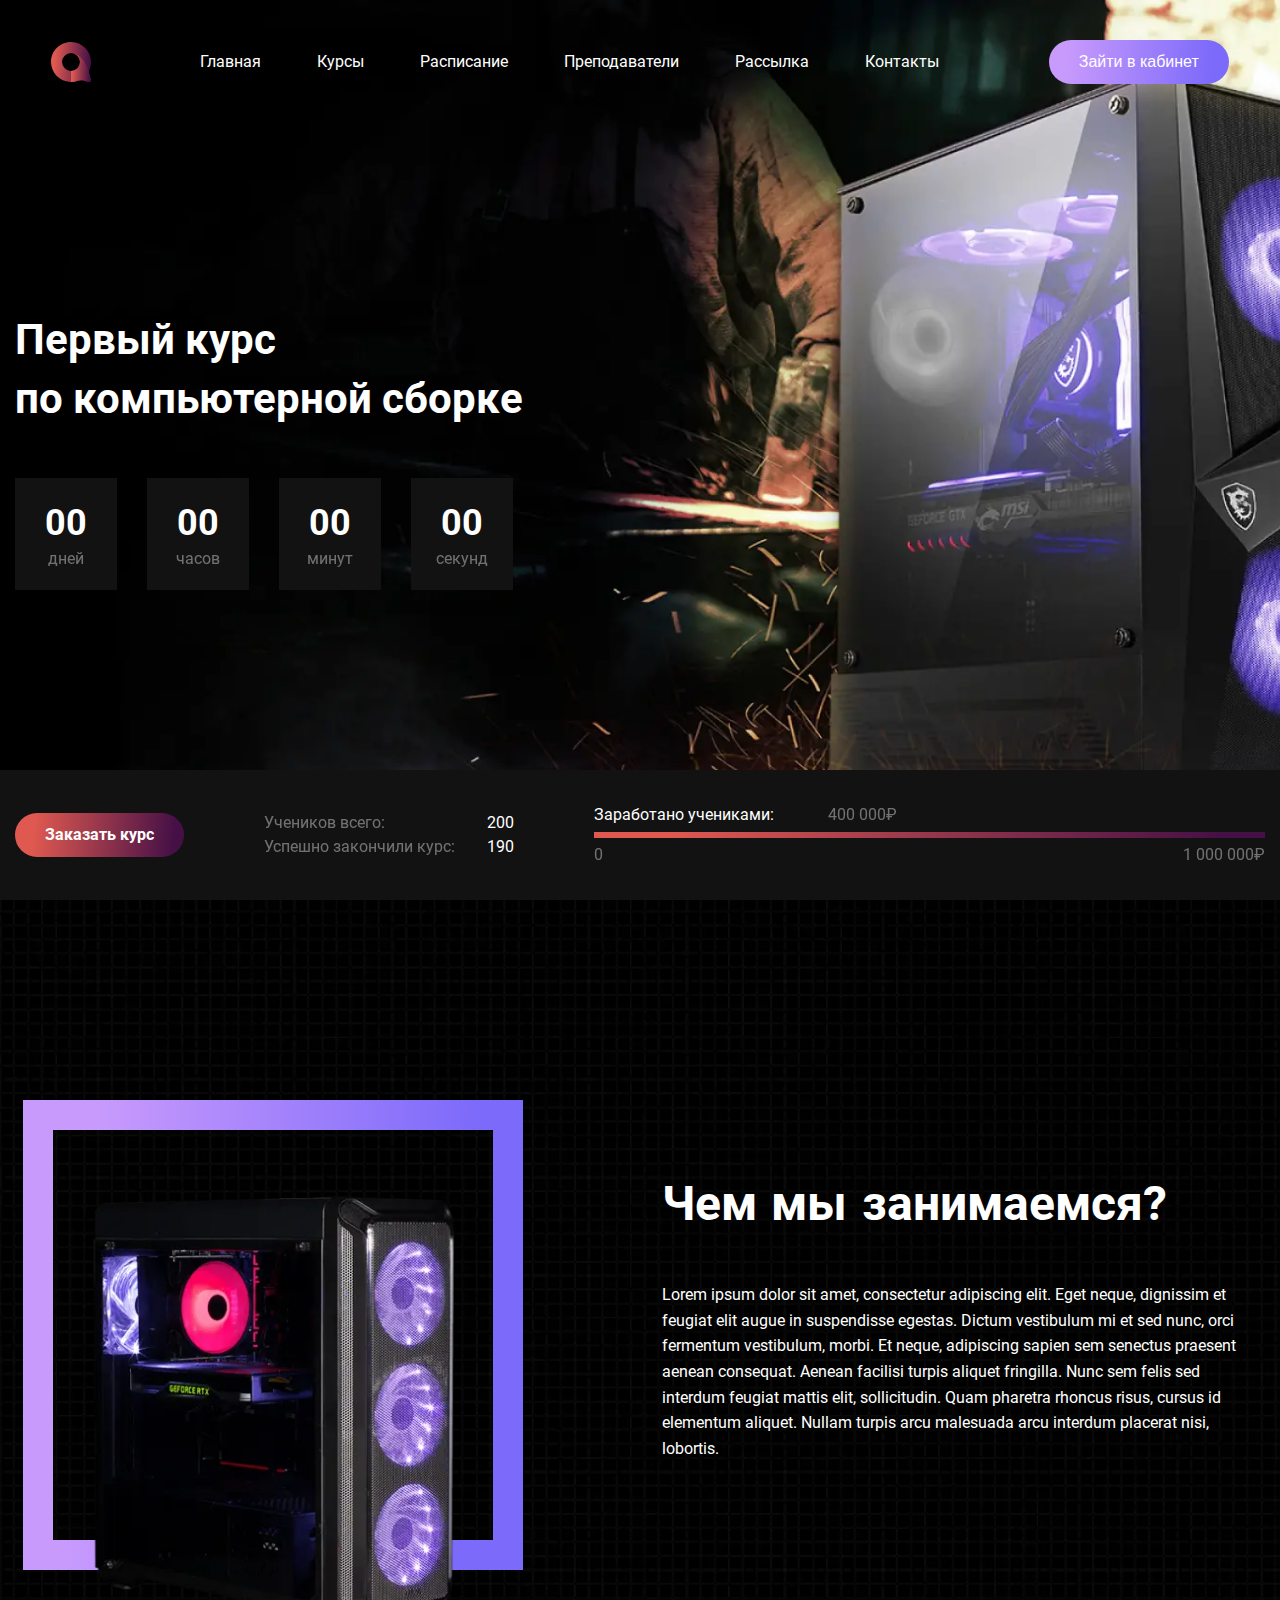
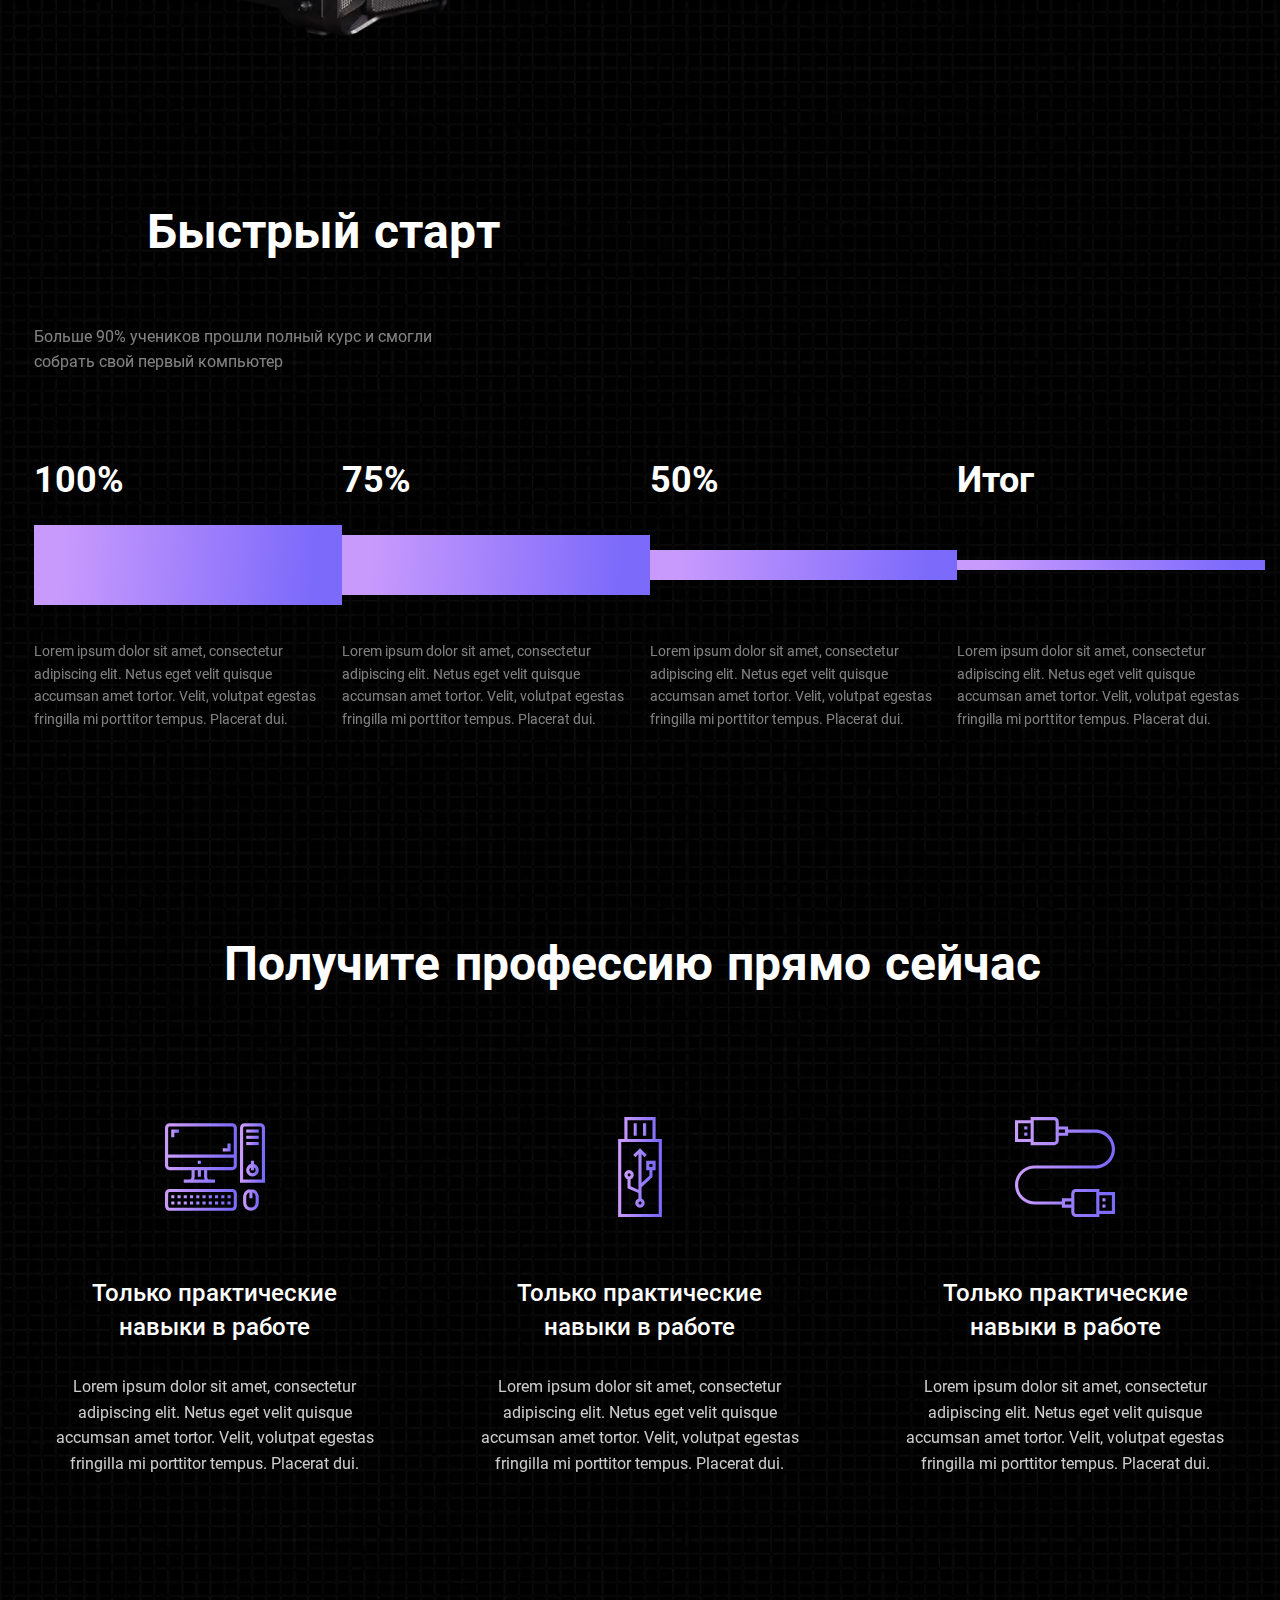
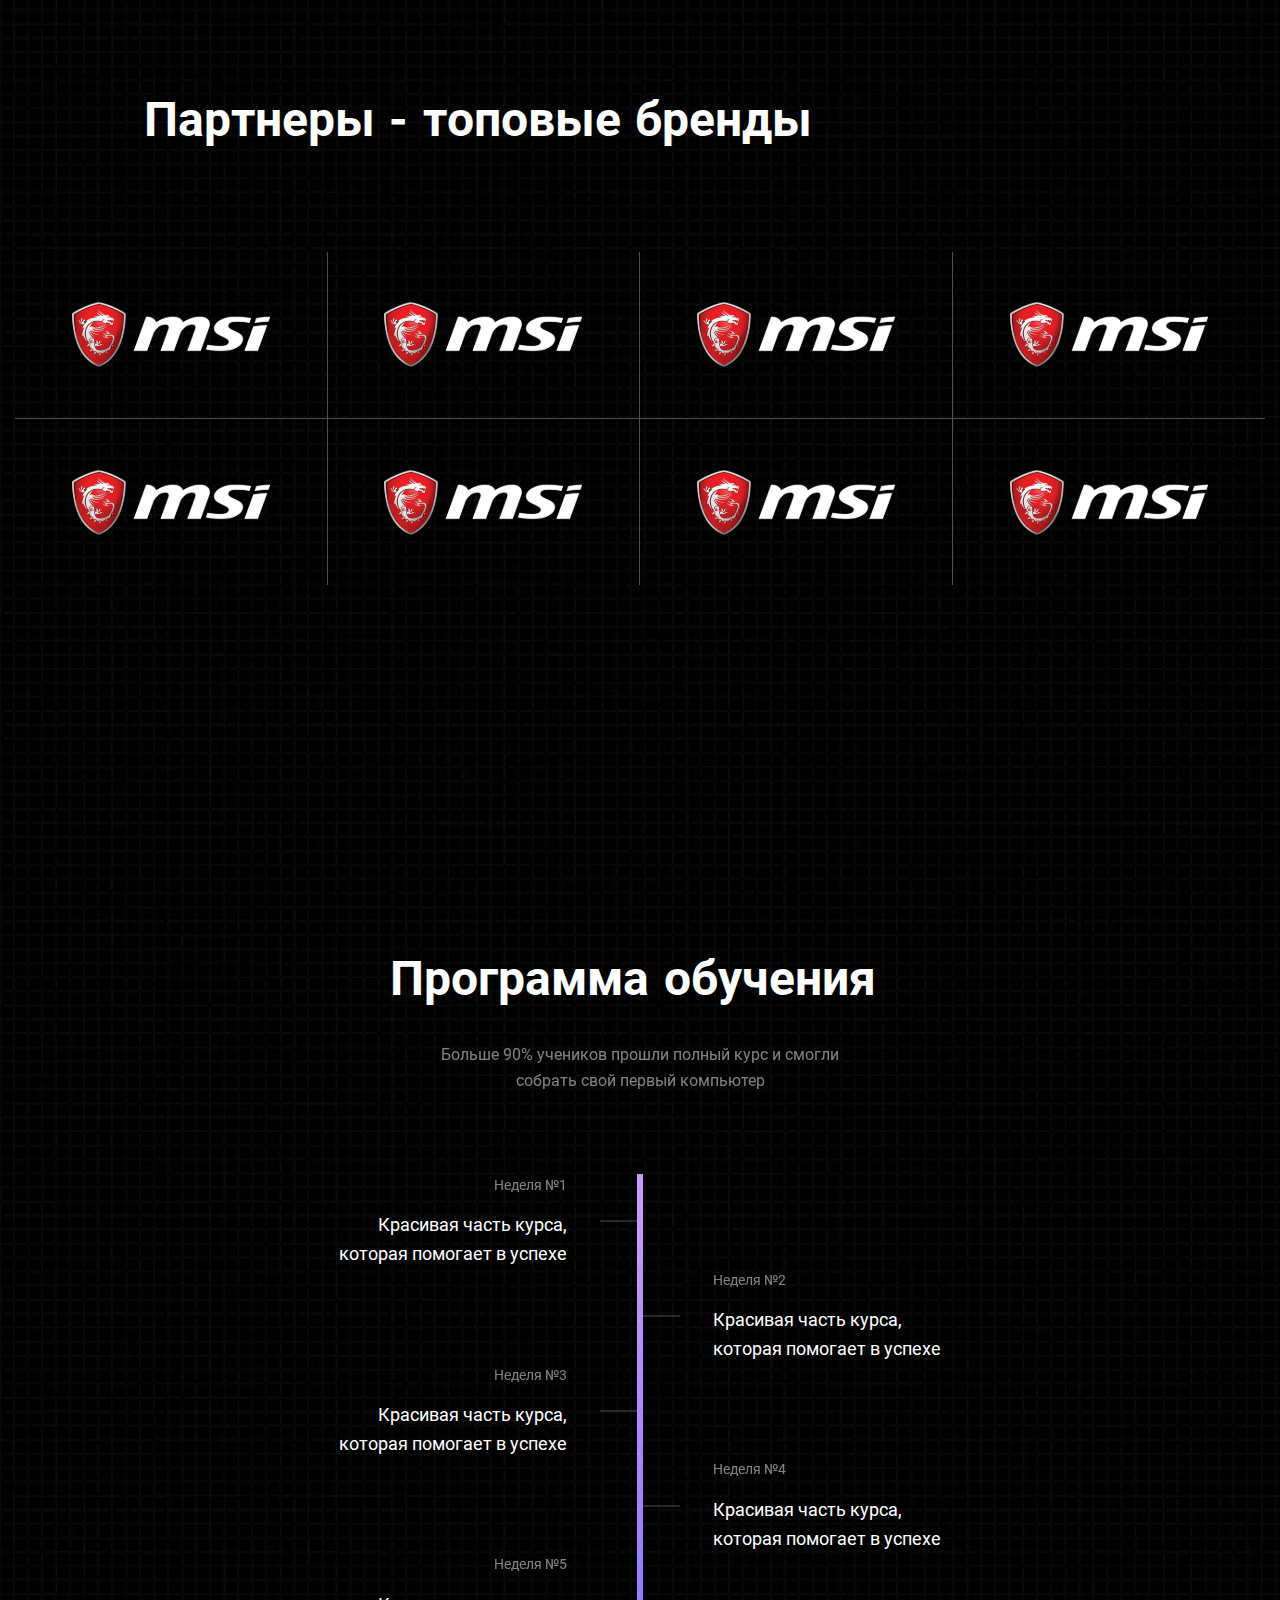
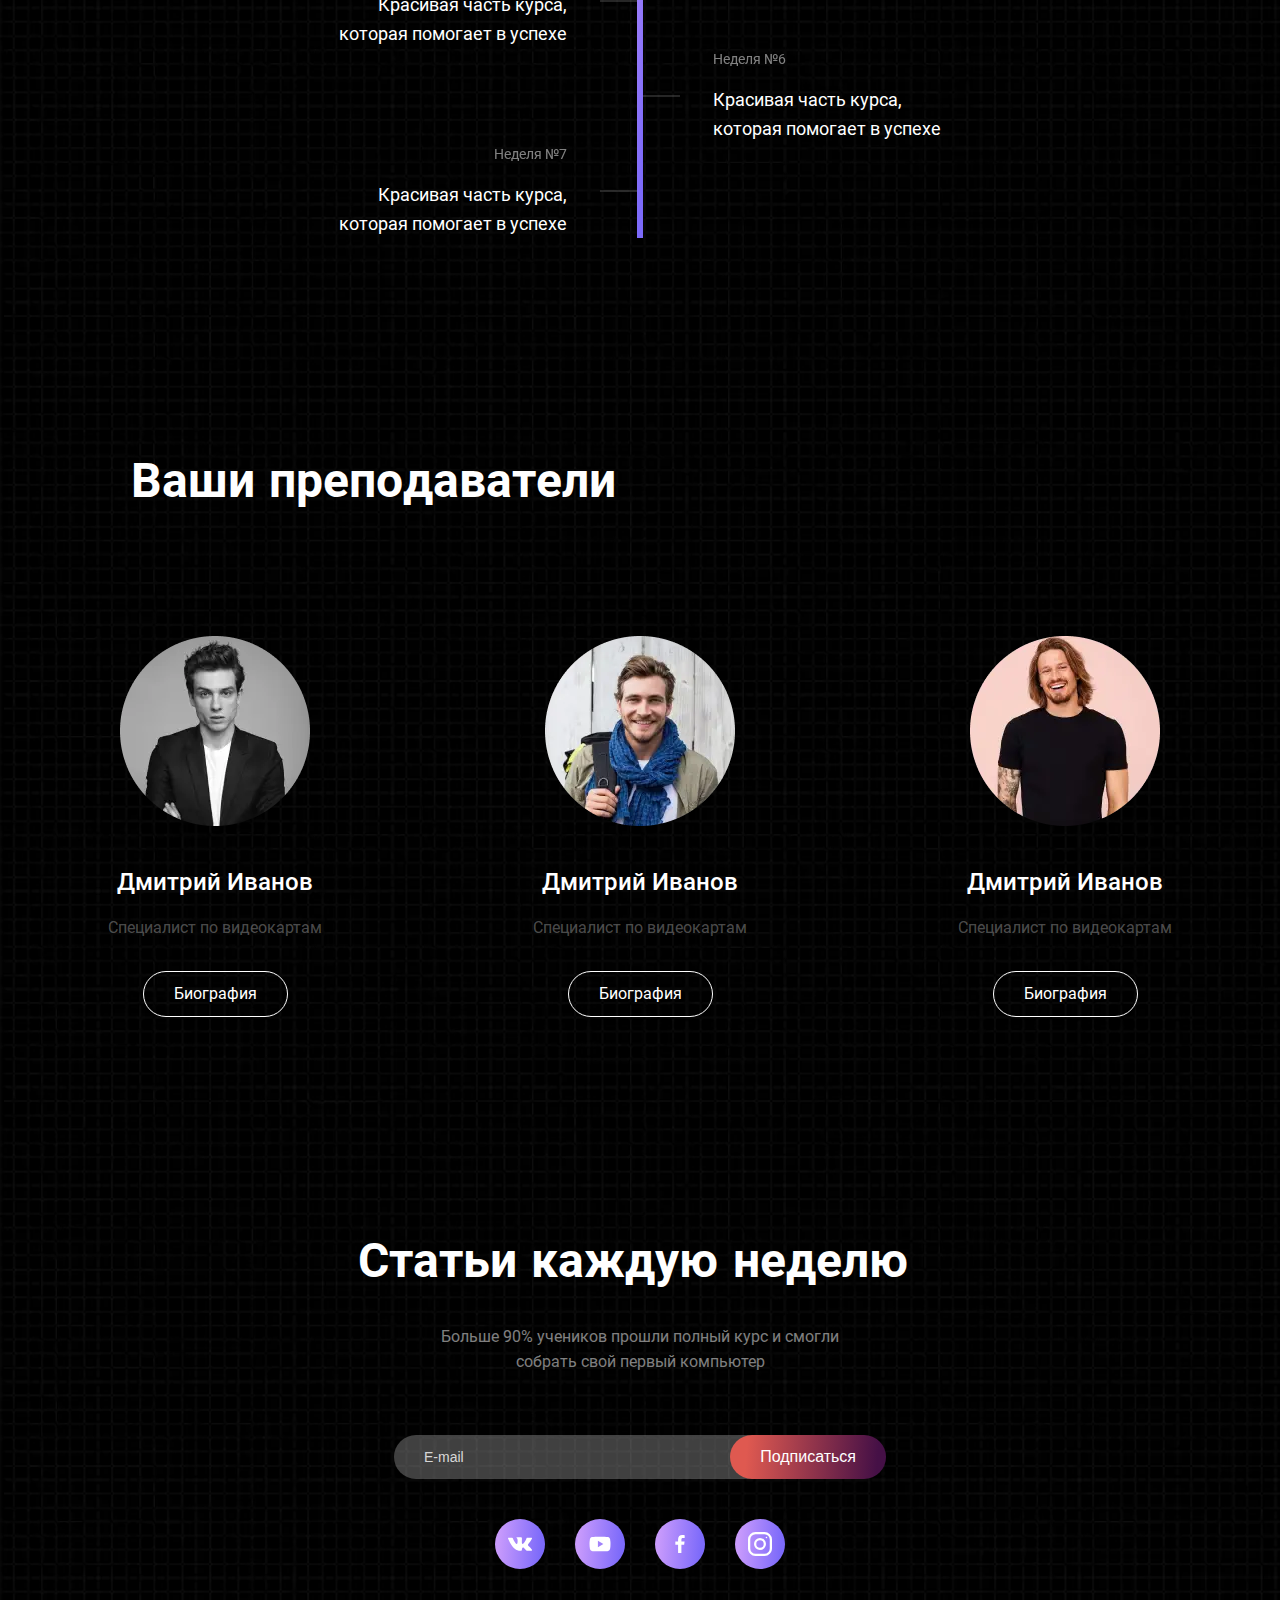
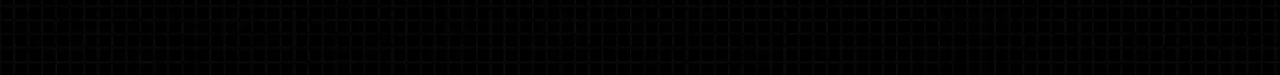
==== PC/index.html @ 1ed5f5c8 "first commit" ====
<!DOCTYPE html>
<html lang="ru">
<head>
  <meta charset="UTF-8">
  <meta http-equiv="X-UA-Compatible" content="IE=edge">
  <meta name="viewport" content="width=device-width, initial-scale=1.0">
  <link rel="stylesheet" href="css/style.min.css">
  <title>PC</title>
</head>
<body>
  <div class="preloader">
    <div class="preloader__inner">
      <svg width="100" height="100" viewBox="0 0 100 100" fill="none" xmlns="http://www.w3.org/2000/svg">
        <circle class="preloader__circle" cx="50" cy="50" r="35"/>
        <defs>
          <linearGradient id="paint0_linear_10091_100" x1="39.8907" y1="-10.2543" x2="86.1505" y2="54.5852" gradientUnits="userSpaceOnUse">
          <stop stop-color="#DF5950"/>
          <stop offset="1" stop-color="#451046"/>
          </linearGradient>
        </defs>
       </svg>
    </div>
  </div>
  <div class="page__transition"></div>
  <header class="header">
  <div class="header__inner">
    <a href="/" class="header__logo">
      <img src="img/logo.svg" alt="logo">
    </a>
    <div class="header__menu menu">
      <div class="menu__icon icon-menu">
        <div class="icon-menu__item" style="--icon-i: 1"></div>
        <div class="icon-menu__item" style="--icon-i: 2"></div>
        <div class="icon-menu__item" style="--icon-i: 3"></div>
        <div class="icon-menu__cross1" style="--icon-i: 4"></div>
        <div class="icon-menu__cross2" style="--icon-i: 5"></div>
      </div>
      <nav class="menu__nav nav-menu">
        <ul class="nav-menu__list">
          <li class="nav-menu__item"><a href="" class="nav-menu__link">Главная</a></li>
          <li class="nav-menu__item"><a href="" class="nav-menu__link">Курсы</a></li>
          <li class="nav-menu__item"><a href="" class="nav-menu__link">Расписание</a></li>
          <li class="nav-menu__item"><a href="" class="nav-menu__link">Преподаватели</a></li>
          <li class="nav-menu__item"><a href="" class="nav-menu__link">Рассылка</a></li>
          <li class="nav-menu__item"><a href="" class="nav-menu__link">Контакты</a></li>
        </ul>
      </nav>
    </div>
    <button class="header__btn btn">Зайти&nbsp;в&nbsp;кабинет</button>
  </div>
</header>
  <main class="page">
    <section class="page__intro intro-page">
      <div class="intro-page__inner">
        <div class="intro-page__container container">
          <div class="intro-page__content">
            <h1 class="intro-page__title typed">Первый курс<br>по компьютерной сборке</h1>
          </div>
          <div class="intro-page__timer timer-page">
            <div class="timer-page__col">
              <div class="timer-page__item">
                <div class="timer-page__time day">00</div>
                <div class="timer-page__label">дней</div>
              </div>
            </div>  
            <div class="timer-page__col">
              <div class="timer-page__item">
                <div class="timer-page__time hour">00</div>
                <div class="timer-page__label">часов</div>
              </div>
            </div> 
            <div class="timer-page__col">
              <div class="timer-page__item">
                <div class="timer-page__time min">00</div>
                <div class="timer-page__label">минут</div>
              </div>
            </div> 
            <div class="timer-page__col">
              <div class="timer-page__item">
                <div class="timer-page__time sec">00</div>
                <div class="timer-page__label">секунд</div>
              </div>
            </div>        
          </div>
        </div>
      </div>
      <div class="intro-page__stat stat-intro">
        <div class="stat-intro__container container">
          <div class="stat-intro__inner">
            <a href="" class="stat-intro__btn btn btn-glare glare">Заказать курс</a>
            <div class="stat-intro__info info-stat">
              <div class="info-stat__item">
                <div class="info-stat__label">Учеников всего:</div>
                <div class="info-stat__value">200</div>
              </div>
              <div class="info-stat__item">
                <div class="info-stat__label">Успешно закончили курс:</div>
                <div class="info-stat__value">190</div>
              </div>
            </div>
            <div class="stat-intro__progress progress-stat">
              <div class="progress-stat__info"> 
                <span class="progress-stat__label">Заработано учениками:</span>
                <span class="progress-stat__value">400 000₽</span>
              </div>
              <div class="progress-stat__progress">
                <div class="progress-stat__width progress"></div>
                <div class="progress-stat__thumb">0</div>
                <div class="progress-stat__thumb">1 000 000₽</div>
              </div>
            </div>
          </div>
        </div>
      </div>
    </section>
    <section class="page__about about-page section">
      <div class="about-page__container container">
        <div class="about-page__inner">
          <div class="about-page__preview">
            <div class="about-page__image">
              <picture><source srcset="img/dekstop.webp" type="image/webp"><img class="animate" data-animation="leftmove" src="img/dekstop.png" alt="dekstop"></picture>
            </div>
          </div>
          <div class="about-page__content">
            <h2 class="about-page__title section-title">
              <span class="section-title__space">
                <span class="section-title__char animate" data-animation="textanimate" style="--char-i: 0">Ч</span>
                <span class="section-title__char animate" data-animation="textanimate" style="--char-i: 1">е</span>
                <span class="section-title__char animate" data-animation="textanimate" style="--char-i: 2">м</span>
              </span>
              <span class="section-title__space">
                <span  class="section-title__char animate" data-animation="textanimate" style="--char-i: 3">м</span>
                <span  class="section-title__char animate" data-animation="textanimate" style="--char-i: 4">ы</span>
              </span>
              <span class="section-title__space">
                <span  class="section-title__char animate" data-animation="textanimate" style="--char-i: 5">з</span>
                <span  class="section-title__char animate" data-animation="textanimate" style="--char-i: 6">а</span> 
                <span  class="section-title__char animate" data-animation="textanimate" style="--char-i: 7">н</span>
                <span  class="section-title__char animate" data-animation="textanimate" style="--char-i: 8">и</span>
                <span  class="section-title__char animate" data-animation="textanimate" style="--char-i: 9">м</span>
                <span  class="section-title__char animate" data-animation="textanimate" style="--char-i: 10">а</span>
                <span  class="section-title__char animate" data-animation="textanimate" style="--char-i: 11">е</span>
                <span  class="section-title__char animate" data-animation="textanimate" style="--char-i: 12">м</span>
                <span  class="section-title__char animate" data-animation="textanimate" style="--char-i: 13">с</span>
                <span  class="section-title__char animate" data-animation="textanimate" style="--char-i: 14">я</span>
                <span  class="section-title__char animate" data-animation="textanimate" style="--char-i: 15">?</span>
              </span>
            </h2>
            <div class="about-page__text animate" data-animation="translateY">Lorem ipsum dolor sit amet, consectetur adipiscing elit. Eget neque, dignissim et feugiat elit augue in suspendisse egestas. Dictum vestibulum mi et sed nunc, orci fermentum vestibulum, morbi. Et neque, adipiscing sapien sem senectus praesent aenean consequat. Aenean facilisi turpis aliquet fringilla. Nunc sem felis sed interdum feugiat mattis elit, sollicitudin. Quam pharetra rhoncus risus, cursus id elementum aliquet. Nullam turpis arcu malesuada arcu interdum placerat nisi, lobortis. </div>
          </div>
        </div>
      </div>
    </section>
    <section class="page__stat stat-page section">
      <div class="stat-page__container container">
        <div class="stat-page__inner">
          <div class="stat-page__header"> 
            <div class="stat-page__logo section-logo animate vector" data-animation="dash">
              <svg width="78" height="78" viewBox="0 0 78 78" fill="none" xmlns="http://www.w3.org/2000/svg">
                <path class="section-circle" stroke="url(#paint0_linear_10091_100)" stroke-width="30" fill-rule="evenodd" clip-rule="evenodd" mask="url(#msk)" d="M53.9901 24.0097C41.9254 11.945 22.3647 11.945 10.3 24.0097L0.217664 13.9273C17.8507 -3.70565 46.4394 -3.70564 64.0724 13.9273C81.7054 31.5603 81.7054 60.149 64.0724 77.782L53.9901 67.6997C66.0547 55.635 66.0547 36.0743 53.9901 24.0097Z" />
                <defs>
                  <linearGradient id="paint0_linear_10091_100" x1="39.8907" y1="-10.2543" x2="86.1505" y2="54.5852" gradientUnits="userSpaceOnUse">
                  <stop stop-color="#DF5950"/>
                  <stop offset="1" stop-color="#451046"/>
                  </linearGradient>
                  <mask id="msk">
                  <rect width="100%" height="100%" fill="black"/>
                  <path  fill="white"  stroke="white" d="M53.9901 24.0097C41.9254 11.945 22.3647 11.945 10.3 24.0097L0.217664 13.9273C17.8507 -3.70565 46.4394 -3.70564 64.0724 13.9273C81.7054 31.5603 81.7054 60.149 64.0724 77.782L53.9901 67.6997C66.0547 55.635 66.0547 36.0743 53.9901 24.0097Z"/>
                  </mask> 
                </defs>
              </svg>               
            </div>
            <h2 class="stat-page__title section-title">
              <span class="section-title__space">
                <span class="section-title__char animate" data-animation="textanimate" style="--char-i: 0">Б</span>
                <span class="section-title__char animate" data-animation="textanimate" style="--char-i: 1">ы</span>
                <span class="section-title__char animate" data-animation="textanimate" style="--char-i: 2">с</span>
                <span class="section-title__char animate" data-animation="textanimate" style="--char-i: 3">т</span>
                <span class="section-title__char animate" data-animation="textanimate" style="--char-i: 4">р</span>
                <span class="section-title__char animate" data-animation="textanimate" style="--char-i: 5">ы</span>
                <span class="section-title__char animate" data-animation="textanimate" style="--char-i: 6">й</span> 
              </span>
              <span class="section-title__space">
                <span  class="section-title__char animate" data-animation="textanimate" style="--char-i: 7">с</span>
                <span  class="section-title__char animate" data-animation="textanimate" style="--char-i: 8">т</span>
                <span  class="section-title__char animate" data-animation="textanimate" style="--char-i: 9">а</span>
                <span  class="section-title__char animate" data-animation="textanimate" style="--char-i: 10">р</span>
                <span  class="section-title__char animate" data-animation="textanimate" style="--char-i: 11">т</span>
              </span>
            </h2>
          </div>
          <div class="stat-page__label animate" data-animation="translateY">Больше 90% учеников прошли полный курс и смогли<br>собрать свой первый компьютер</div>
          <div class="stat-page__cols">
            <div class="stat-page__col col-stat animate" data-animation="translateY">
              <div class="col-stat__label">100%</div>
              <div class="col-stat__block animate" data-animation="blockWidth" style="--col: 80px"></div>
              <div class="col-stat__text ">
                Lorem ipsum dolor sit amet, consectetur adipiscing elit. Netus eget velit quisque accumsan amet tortor. Velit, volutpat egestas fringilla mi porttitor tempus. Placerat dui.
              </div>
            </div>
            <div class="stat-page__col col-stat animate" data-animation="translateY">
              <div class="col-stat__label">75%</div>
              <div class="col-stat__block animate" data-animation="blockWidth" style="--col: 60px"></div>
              <div class="col-stat__text ">
                Lorem ipsum dolor sit amet, consectetur adipiscing elit. Netus eget velit quisque accumsan amet tortor. Velit, volutpat egestas fringilla mi porttitor tempus. Placerat dui.
              </div>
            </div>
            <div class="stat-page__col col-stat animate" data-animation="translateY">
              <div class="col-stat__label">50%</div>
              <div class="col-stat__block animate" data-animation="blockWidth" style="--col: 30px"></div>
              <div class="col-stat__text ">
                Lorem ipsum dolor sit amet, consectetur adipiscing elit. Netus eget velit quisque accumsan amet tortor. Velit, volutpat egestas fringilla mi porttitor tempus. Placerat dui.
              </div>
            </div>
            <div class="stat-page__col col-stat animate" data-animation="translateY">
              <div class="col-stat__label">Итог</div>
              <div class="col-stat__block animate" data-animation="blockWidth" style="--col: 10px"></div>
              <div class="col-stat__text ">
                Lorem ipsum dolor sit amet, consectetur adipiscing elit. Netus eget velit quisque accumsan amet tortor. Velit, volutpat egestas fringilla mi porttitor tempus. Placerat dui.
              </div>
            </div>
          </div>
        </div>
      </div>
    </section>
    <section class="page__benefits benefits-page section">
      <div class="benefits-page__container container">
        <h2 class="benefits-page__title section-title">
          <span class="section-title__space">
            <span class="section-title__char animate" data-animation="textanimate" style="--char-i: 0">П</span>
            <span class="section-title__char animate" data-animation="textanimate" style="--char-i: 1">о</span>
            <span class="section-title__char animate" data-animation="textanimate" style="--char-i: 2">л</span>
            <span class="section-title__char animate" data-animation="textanimate" style="--char-i: 3">у</span>
            <span class="section-title__char animate" data-animation="textanimate" style="--char-i: 4">ч</span>
            <span class="section-title__char animate" data-animation="textanimate" style="--char-i: 5">и</span>
            <span class="section-title__char animate" data-animation="textanimate" style="--char-i: 6">т</span> 
            <span class="section-title__char animate" data-animation="textanimate" style="--char-i: 7">е</span>
          </span>
          <span class="section-title__space">
            <span  class="section-title__char animate" data-animation="textanimate" style="--char-i: 8">п</span>
            <span  class="section-title__char animate" data-animation="textanimate" style="--char-i: 9">р</span>
            <span  class="section-title__char animate" data-animation="textanimate" style="--char-i: 10">о</span>
            <span  class="section-title__char animate" data-animation="textanimate" style="--char-i: 11">ф</span>
            <span  class="section-title__char animate" data-animation="textanimate" style="--char-i: 12">е</span>
            <span  class="section-title__char animate" data-animation="textanimate" style="--char-i: 13">с</span>
            <span  class="section-title__char animate" data-animation="textanimate" style="--char-i: 14">с</span>
            <span  class="section-title__char animate" data-animation="textanimate" style="--char-i: 15">и</span>
            <span  class="section-title__char animate" data-animation="textanimate" style="--char-i: 16">ю</span>
          </span>
          <span class="section-title__space">
            <span  class="section-title__char animate" data-animation="textanimate" style="--char-i: 17">п</span> 
            <span  class="section-title__char animate" data-animation="textanimate" style="--char-i: 18">р</span>
            <span  class="section-title__char animate" data-animation="textanimate" style="--char-i: 19">я</span>
            <span  class="section-title__char animate" data-animation="textanimate" style="--char-i: 20">м</span>
            <span  class="section-title__char animate" data-animation="textanimate" style="--char-i: 21">о</span>
          </span>
          <span class="section-title__space">
            <span  class="section-title__char animate" data-animation="textanimate" style="--char-i: 22">с</span>
            <span  class="section-title__char animate" data-animation="textanimate" style="--char-i: 23">е</span>
            <span  class="section-title__char animate" data-animation="textanimate" style="--char-i: 24">й</span>
            <span  class="section-title__char animate" data-animation="textanimate" style="--char-i: 25">ч</span>
            <span  class="section-title__char animate" data-animation="textanimate" style="--char-i: 26">а</span>
            <span  class="section-title__char animate" data-animation="textanimate" style="--char-i: 27">с</span>
          </span>
        </h2>
        <div class="benefits-page__cols">
          <div class="benefits-page__col col-benefits">
            <div class="col-benefits__preview">
              <img src="img/icons/icon-1.svg" alt="icon-1">
            </div>
            <h2 class="col-benefits__title  animate" data-animation="textanimate">Только практические навыки&nbsp;в&nbsp;работе</h2>
            <div class="col-benefits__text  animate" data-animation="textanimate">
              Lorem ipsum dolor sit amet, consectetur adipiscing elit. Netus eget velit quisque accumsan amet tortor. Velit, volutpat egestas fringilla mi porttitor tempus. Placerat dui.
            </div>
          </div>
          <div class="benefits-page__col col-benefits">
            <div class="col-benefits__preview">
              <img src="img/icons/icon-2.svg" alt="icon-2">
            </div>
            <h2 class="col-benefits__title  animate" data-animation="textanimate">Только практические навыки&nbsp;в&nbsp;работе</h2>
            <div class="col-benefits__text  animate" data-animation="textanimate">
              Lorem ipsum dolor sit amet, consectetur adipiscing elit. Netus eget velit quisque accumsan amet tortor. Velit, volutpat egestas fringilla mi porttitor tempus. Placerat dui.
            </div>
          </div>
          <div class="benefits-page__col col-benefits">
            <div class="col-benefits__preview">
              <img src="img/icons/icon-3.svg" alt="icon-3">
            </div>
            <h2 class="col-benefits__title  animate" data-animation="textanimate">Только практические навыки&nbsp;в&nbsp;работе</h2>
            <div class="col-benefits__text  animate" data-animation="textanimate">
              Lorem ipsum dolor sit amet, consectetur adipiscing elit. Netus eget velit quisque accumsan amet tortor. Velit, volutpat egestas fringilla mi porttitor tempus. Placerat dui.
            </div>
          </div>
        </div>
      </div>
    </section>
    <section class="page__partners partners-page section">
      <div class="partners-page__container container">
        <div class="partners-page__header">
          <div class="partners-page__logo section-logo animate vector" data-animation="dash">
            <svg width="78" height="78" viewBox="0 0 78 78" fill="none" xmlns="http://www.w3.org/2000/svg">
              <path class="section-circle" stroke="url(#paint0_linear_10091_100)" stroke-width="30" fill-rule="evenodd" clip-rule="evenodd" mask="url(#msk)" d="M53.9901 24.0097C41.9254 11.945 22.3647 11.945 10.3 24.0097L0.217664 13.9273C17.8507 -3.70565 46.4394 -3.70564 64.0724 13.9273C81.7054 31.5603 81.7054 60.149 64.0724 77.782L53.9901 67.6997C66.0547 55.635 66.0547 36.0743 53.9901 24.0097Z" />
              <defs>
                <linearGradient id="paint0_linear_10091_100" x1="39.8907" y1="-10.2543" x2="86.1505" y2="54.5852" gradientUnits="userSpaceOnUse">
                <stop stop-color="#DF5950"/>
                <stop offset="1" stop-color="#451046"/>
                </linearGradient>
                <mask id="msk">
                <rect width="100%" height="100%" fill="black"/>
                <path  fill="white"  stroke="white" d="M53.9901 24.0097C41.9254 11.945 22.3647 11.945 10.3 24.0097L0.217664 13.9273C17.8507 -3.70565 46.4394 -3.70564 64.0724 13.9273C81.7054 31.5603 81.7054 60.149 64.0724 77.782L53.9901 67.6997C66.0547 55.635 66.0547 36.0743 53.9901 24.0097Z"/>
                </mask> 
              </defs>
            </svg>  
          </div>
          <h2 class="partners-page__title section-title">
            <span class="section-title__space">
              <span class="section-title__char animate" data-animation="textanimate" style="--char-i: 0">П</span>
              <span class="section-title__char animate" data-animation="textanimate" style="--char-i: 1">а</span>
              <span class="section-title__char animate" data-animation="textanimate" style="--char-i: 2">р</span>
              <span class="section-title__char animate" data-animation="textanimate" style="--char-i: 3">т</span>
              <span class="section-title__char animate" data-animation="textanimate" style="--char-i: 4">н</span>
              <span class="section-title__char animate" data-animation="textanimate" style="--char-i: 5">е</span>
              <span class="section-title__char animate" data-animation="textanimate" style="--char-i: 6">р</span> 
              <span class="section-title__char animate" data-animation="textanimate" style="--char-i: 7">ы</span>
            </span>
            <span class="section-title__space">
              <span  class="section-title__char animate" data-animation="textanimate" style="--char-i: 8">-</span>
            </span>
            <span class="section-title__space"> 
              <span  class="section-title__char animate" data-animation="textanimate" style="--char-i: 9">т</span>
              <span  class="section-title__char animate" data-animation="textanimate" style="--char-i: 10">о</span>
              <span  class="section-title__char animate" data-animation="textanimate" style="--char-i: 11">п</span>
              <span  class="section-title__char animate" data-animation="textanimate" style="--char-i: 12">о</span>
              <span  class="section-title__char animate" data-animation="textanimate" style="--char-i: 13">в</span>
              <span  class="section-title__char animate" data-animation="textanimate" style="--char-i: 14">ы</span>
              <span  class="section-title__char animate" data-animation="textanimate" style="--char-i: 15">е</span>
            </span>
            <span class="section-title__space"> 
              <span  class="section-title__char animate" data-animation="textanimate" style="--char-i: 16">б</span>
              <span  class="section-title__char animate" data-animation="textanimate" style="--char-i: 11">р</span>
              <span  class="section-title__char animate" data-animation="textanimate" style="--char-i: 12">е</span>
              <span  class="section-title__char animate" data-animation="textanimate" style="--char-i: 13">н</span>
              <span  class="section-title__char animate" data-animation="textanimate" style="--char-i: 14">д</span>
              <span  class="section-title__char animate" data-animation="textanimate" style="--char-i: 15">ы</span>
            </span>
          </h2>
        </div>
        <div class="partners-page__body">
          <div class="partners-page__swiper swiper">
            <div class="partners-page__cols swiper-wrapper">
              <div class="partners-page__col swiper-slide">
                <div class="partners-page__partner animate" data-animation="translateX">
                  <div class="partners-page__image">
                    <img src="img/partnerlogo.svg" alt="image">                
                  </div>
                </div>            
              </div>
              <div class="partners-page__col swiper-slide">
                <div class="partners-page__partner  animate" data-animation="translateX">
                  <div class="partners-page__image">
                    <img src="img/partnerlogo.svg" alt="image">                
                  </div>
                </div>  
              </div>
              <div class="partners-page__col swiper-slide">
                <div class="partners-page__partner  animate" data-animation="translateX">
                  <div class="partners-page__image">
                    <img src="img/partnerlogo.svg" alt="image">                
                  </div>
                </div>   
              </div>
              <div class="partners-page__col swiper-slide">
                <div class="partners-page__partner  animate" data-animation="translateX">
                  <div class="partners-page__image">
                    <img src="img/partnerlogo.svg" alt="image">                
                  </div>
                </div>  
              </div>
              <div class="partners-page__col swiper-slide">
                <div class="partners-page__partner  animate" data-animation="translateX">
                  <div class="partners-page__image">
                    <img src="img/partnerlogo.svg" alt="image">                
                  </div>
                </div>  
              </div>
              <div class="partners-page__col swiper-slide">
                <div class="partners-page__partner  animate" data-animation="translateX">
                  <div class="partners-page__image">
                    <img src="img/partnerlogo.svg" alt="image">                
                  </div>
                </div>  
              </div>
              <div class="partners-page__col swiper-slide">
                <div class="partners-page__partner  animate" data-animation="translateX">
                  <div class="partners-page__image">
                    <img src="img/partnerlogo.svg" alt="image">                
                  </div>
                </div>  
              </div>
              <div class="partners-page__col swiper-slide">
                <div class="partners-page__partner  animate" data-animation="translateX">
                  <div class="partners-page__image">
                    <img src="img/partnerlogo.svg" alt="image">                
                  </div>
                </div>  
              </div>
            </div>
            <div class="partners-page__nav swiper-nav">
              <div class="swiper-nav__item swiper-nav__item--prev"></div>
              <div class="swiper-nav__item swiper-nav__item--next"></div>
            </div>
          </div>
        </div>
      </div>
    </section>
    <section class="page__study study-page section">
      <div class="study-page__container container">
        <div class="study-page__inner">
          <div class="study-page__header">
            <div class="study-page__logo section-logo  animate vector" data-animation="dash">
              <svg width="78" height="78" viewBox="0 0 78 78" fill="none" xmlns="http://www.w3.org/2000/svg">
                <path class="section-circle" stroke="url(#paint0_linear_10091_100)" stroke-width="30" fill-rule="evenodd" clip-rule="evenodd" mask="url(#msk)" d="M53.9901 24.0097C41.9254 11.945 22.3647 11.945 10.3 24.0097L0.217664 13.9273C17.8507 -3.70565 46.4394 -3.70564 64.0724 13.9273C81.7054 31.5603 81.7054 60.149 64.0724 77.782L53.9901 67.6997C66.0547 55.635 66.0547 36.0743 53.9901 24.0097Z" />
                <defs>
                  <linearGradient id="paint0_linear_10091_100" x1="39.8907" y1="-10.2543" x2="86.1505" y2="54.5852" gradientUnits="userSpaceOnUse">
                  <stop stop-color="#DF5950"/>
                  <stop offset="1" stop-color="#451046"/>
                  </linearGradient>
                  <mask id="msk">
                  <rect width="100%" height="100%" fill="black"/>
                  <path  fill="white"  stroke="white" d="M53.9901 24.0097C41.9254 11.945 22.3647 11.945 10.3 24.0097L0.217664 13.9273C17.8507 -3.70565 46.4394 -3.70564 64.0724 13.9273C81.7054 31.5603 81.7054 60.149 64.0724 77.782L53.9901 67.6997C66.0547 55.635 66.0547 36.0743 53.9901 24.0097Z"/>
                  </mask> 
                </defs>
              </svg>  
            </div>
            <h2 class="study-page__title section-title">
              <span class="section-title__space">
                <span class="section-title__char animate" data-animation="textanimate" style="--char-i: 0">П</span>
                <span class="section-title__char animate" data-animation="textanimate" style="--char-i: 1">р</span>
                <span class="section-title__char animate" data-animation="textanimate" style="--char-i: 2">о</span>
                <span class="section-title__char animate" data-animation="textanimate" style="--char-i: 3">г</span>
                <span class="section-title__char animate" data-animation="textanimate" style="--char-i: 4">р</span>
                <span class="section-title__char animate" data-animation="textanimate" style="--char-i: 5">а</span>
                <span class="section-title__char animate" data-animation="textanimate" style="--char-i: 6">м</span> 
                <span class="section-title__char animate" data-animation="textanimate" style="--char-i: 7">м</span>      
                <span class="section-title__char animate" data-animation="textanimate" style="--char-i: 8">а</span>
              </span>
              <span class="section-title__space"> 
                <span  class="section-title__char animate" data-animation="textanimate" style="--char-i: 9">о</span>
                <span  class="section-title__char animate" data-animation="textanimate" style="--char-i: 10">б</span>
                <span  class="section-title__char animate" data-animation="textanimate" style="--char-i: 11">у</span>
                <span  class="section-title__char animate" data-animation="textanimate" style="--char-i: 12">ч</span>
                <span  class="section-title__char animate" data-animation="textanimate" style="--char-i: 13">е</span>
                <span  class="section-title__char animate" data-animation="textanimate" style="--char-i: 14">н</span>
                <span  class="section-title__char animate" data-animation="textanimate" style="--char-i: 15">и</span>
                <span  class="section-title__char animate" data-animation="textanimate" style="--char-i: 16">я</span>
              </span>
            </h2>
            <div class="study-page__subtitle animate" data-animation="translateY">Больше 90% учеников прошли полный курс и смогли собрать свой первый компьютер</div>
          </div>
          <div class="study-page__body">
            <div class="study-page__cols">
              <div class="study-page__col col-study">
                <div class="col-study__content animate" data-animation="translateY">
                  <div class="col-study__label">Неделя №1</div>
                  <div class="col-study__text">
                    Красивая часть курса, которая помогает в успехе
                  </div>                
                </div>
              </div>
              <div class="study-page__col col-study">
                <div class="col-study__content animate" data-animation="translateY">
                  <div class="col-study__label">Неделя №2</div>
                  <div class="col-study__text">
                    Красивая часть курса, которая помогает в успехе
                  </div>                
                </div>
              </div>
              <div class="study-page__col col-study">
                <div class="col-study__content animate" data-animation="translateY">
                  <div class="col-study__label">Неделя №3</div>
                  <div class="col-study__text">
                    Красивая часть курса, которая помогает в успехе
                  </div>                
                </div>
              </div>
              <div class="study-page__col col-study">
                <div class="col-study__content animate" data-animation="translateY">
                  <div class="col-study__label">Неделя №4</div>
                  <div class="col-study__text">
                    Красивая часть курса, которая помогает в успехе
                  </div>                
                </div>
              </div>
              <div class="study-page__col col-study">
                <div class="col-study__content animate" data-animation="translateY">
                  <div class="col-study__label">Неделя №5</div>
                  <div class="col-study__text">
                    Красивая часть курса, которая помогает в успехе
                  </div>                
                </div>
              </div>
              <div class="study-page__col col-study">
                <div class="col-study__content animate" data-animation="translateY">
                  <div class="col-study__label">Неделя №6</div>
                  <div class="col-study__text">
                    Красивая часть курса, которая помогает в успехе
                  </div>                
                </div>
              </div>
              <div class="study-page__col col-study">
                <div class="col-study__content animate" data-animation="translateY">
                  <div class="col-study__label">Неделя №7</div>
                  <div class="col-study__text">
                    Красивая часть курса, которая помогает в успехе
                  </div>                
                </div>
              </div>
            </div>  
          </div>        
        </div>
      </div>
    </section>
    <section class="page__team team-page section">
      <div class="team-page__container container">
        <div class="team-page__header">
          <div class="team-page__logo section-logo animate vector" data-animation="dash">
            <svg width="78" height="78" viewBox="0 0 78 78" fill="none" xmlns="http://www.w3.org/2000/svg">
              <path class="section-circle" stroke="url(#paint0_linear_10091_100)" stroke-width="30" fill-rule="evenodd" clip-rule="evenodd" mask="url(#msk)" d="M53.9901 24.0097C41.9254 11.945 22.3647 11.945 10.3 24.0097L0.217664 13.9273C17.8507 -3.70565 46.4394 -3.70564 64.0724 13.9273C81.7054 31.5603 81.7054 60.149 64.0724 77.782L53.9901 67.6997C66.0547 55.635 66.0547 36.0743 53.9901 24.0097Z" />
              <defs>
                <linearGradient id="paint0_linear_10091_100" x1="39.8907" y1="-10.2543" x2="86.1505" y2="54.5852" gradientUnits="userSpaceOnUse">
                <stop stop-color="#DF5950"/>
                <stop offset="1" stop-color="#451046"/>
                </linearGradient>
                <mask id="msk">
                <rect width="100%" height="100%" fill="black"/>
                <path  fill="white"  stroke="white" d="M53.9901 24.0097C41.9254 11.945 22.3647 11.945 10.3 24.0097L0.217664 13.9273C17.8507 -3.70565 46.4394 -3.70564 64.0724 13.9273C81.7054 31.5603 81.7054 60.149 64.0724 77.782L53.9901 67.6997C66.0547 55.635 66.0547 36.0743 53.9901 24.0097Z"/>
                </mask> 
              </defs>
            </svg> 
          </div>
          <h2 class="team-page__title section-title">
            <span class="section-title__space">
              <span class="section-title__char animate" data-animation="textanimate" style="--char-i: 0">В</span>
              <span class="section-title__char animate" data-animation="textanimate" style="--char-i: 1">а</span>
              <span class="section-title__char animate" data-animation="textanimate" style="--char-i: 2">ш</span>
              <span class="section-title__char animate" data-animation="textanimate" style="--char-i: 3">и</span>
            </span>
            <span class="section-title__space">
              <span class="section-title__char animate" data-animation="textanimate" style="--char-i: 4">п</span>
              <span class="section-title__char animate" data-animation="textanimate" style="--char-i: 5">р</span>
              <span class="section-title__char animate" data-animation="textanimate" style="--char-i: 6">е</span> 
              <span class="section-title__char animate" data-animation="textanimate" style="--char-i: 7">п</span>      
              <span class="section-title__char animate" data-animation="textanimate" style="--char-i: 8">о</span>
              <span class="section-title__char animate" data-animation="textanimate" style="--char-i: 9">д</span>
              <span class="section-title__char animate" data-animation="textanimate" style="--char-i: 10">а</span>
              <span class="section-title__char animate" data-animation="textanimate" style="--char-i: 11">в</span>
              <span class="section-title__char animate" data-animation="textanimate" style="--char-i: 12">а</span>
              <span class="section-title__char animate" data-animation="textanimate" style="--char-i: 13">т</span>
              <span class="section-title__char animate" data-animation="textanimate" style="--char-i: 14">е</span>
              <span class="section-title__char animate" data-animation="textanimate" style="--char-i: 15">л</span>
              <span class="section-title__char animate" data-animation="textanimate" style="--char-i: 16">и</span>
            </span>
          </h2>
        </div>
        <div class="team-page__swiper swiper">
          <div class="team-page__cols swiper-wrapper">
            <div class="team-page__col col-team swiper-slide">
              <div class="col-team__preview">
                <picture><source srcset="img/team1.webp" type="image/webp"><img class="animate" data-animation="scale" src="img/team1.png" alt=""></picture>
              </div>
              <div class="col-team__body animate" data-animation="translateY">
                <div class="col-team__name">Дмитрий Иванов</div>
                <div class="col-team__prof">Специалист по видеокартам</div>
                <a href="" class="col-team__btn">Биография</a>
              </div>
            </div>
            <div class="team-page__col col-team swiper-slide">
              <div class="col-team__preview">
                <picture><source srcset="img/team2.webp" type="image/webp"><img class="animate" data-animation="scale" src="img/team2.png" alt="image"></picture>
              </div>
              <div class="col-team__body  animate" data-animation="translateY">
                <div class="col-team__name">Дмитрий Иванов</div>
                <div class="col-team__prof">Специалист по видеокартам</div>
                <a href="" class="col-team__btn">Биография</a>
              </div>
            </div>
            <div class="team-page__col col-team swiper-slide">
              <div class="col-team__preview">
                <picture><source srcset="img/team3.webp" type="image/webp"><img class="animate" data-animation="scale" src="img/team3.png" alt="image"></picture>
              </div>
              <div class="col-team__body  animate" data-animation="translateY">
                <div class="col-team__name">Дмитрий Иванов</div>
                <div class="col-team__prof">Специалист по видеокартам</div>
                <a href="" class="col-team__btn">Биография</a>
              </div>
            </div>
          </div>
          <div class="team-page__nav swiper-nav">
            <div class="swiper-nav__item swiper-nav__item--prev"></div>
            <div class="swiper-nav__item swiper-nav__item--next"></div>
          </div>
        </div>
      </div>
    </section>
  </main>
  <footer class="footer">
  <div class="footer__container container">
    <div class="footer__cols">
      <h2 class="footer__title section-title">
        <span class="section-title__space">
          <span class="section-title__char animate" data-animation="textanimate" style="--char-i: 0">С</span>
          <span class="section-title__char animate" data-animation="textanimate" style="--char-i: 1">т</span>
          <span class="section-title__char animate" data-animation="textanimate" style="--char-i: 2">а</span>
          <span class="section-title__char animate" data-animation="textanimate" style="--char-i: 3">т</span>
          <span class="section-title__char animate" data-animation="textanimate" style="--char-i: 4">ь</span>
          <span class="section-title__char animate" data-animation="textanimate" style="--char-i: 5">и</span>
        </span>
        <span class="section-title__space">
          <span class="section-title__char animate" data-animation="textanimate" style="--char-i: 6">к</span> 
          <span class="section-title__char animate" data-animation="textanimate" style="--char-i: 7">а</span>      
          <span class="section-title__char animate" data-animation="textanimate" style="--char-i: 8">ж</span>
          <span class="section-title__char animate" data-animation="textanimate" style="--char-i: 9">д</span>
          <span class="section-title__char animate" data-animation="textanimate" style="--char-i: 10">у</span>
          <span class="section-title__char animate" data-animation="textanimate" style="--char-i: 11">ю</span>
        </span>
        <span class="section-title__space"> 
          <span class="section-title__char animate" data-animation="textanimate" style="--char-i: 12">н</span>
          <span class="section-title__char animate" data-animation="textanimate" style="--char-i: 13">е</span>
          <span class="section-title__char animate" data-animation="textanimate" style="--char-i: 14">д</span>
          <span class="section-title__char animate" data-animation="textanimate" style="--char-i: 15">е</span>
          <span class="section-title__char animate" data-animation="textanimate" style="--char-i: 16">л</span>
          <span class="section-title__char animate" data-animation="textanimate" style="--char-i: 17">ю</span>
        </span>
      </h2>
      <div class="footer__subtitle  animate" data-animation="translateY">Больше 90% учеников прошли полный курс и смогли<br>собрать свой первый компьютер</div>
      <form name="form" class="footer__form form">
        <div class="form__input">
          <input type="email" placeholder="E-mail">
        </div>
        <button class="form__btn btn btn-glare glare">Подписаться</button>
      </form>
      <div class="footer__social social-footer">
        <a href="" class="social-footer__item">
          <img src="img/social/vk.svg" alt="vk">
        </a>
        <a href="" class="social-footer__item">
          <img src="img/social/youtube.svg" alt="youtube">
        </a>
        <a href="" class="social-footer__item">
          <img src="img/social/fb.svg" alt="fb">
        </a>
        <a href="" class="social-footer__item">
          <img src="img/social/insta.svg" alt="insta">
        </a>
      </div>
    </div>
  </div>
</footer>
  <script src="js/vendors.min.js"></script>
<script src="js/script.min.js"></script>
</body>
</html>
---- PC/css/style.min.css ----
@charset "UTF-8";@font-face{font-family:Roboto;src:url(../fonts/Roboto-Regular.woff2) format("woff2"),url(../fonts/Roboto-Regular.woff) format("woff"),url(../fonts/Roboto-Regular.ttf) format("truetype");font-weight:400;font-style:normal}@font-face{font-family:Roboto;src:url(../fonts/Roboto-Medium.woff2) format("woff2"),url(../fonts/Roboto-Medium.woff) format("woff"),url(../fonts/Roboto-Medium.ttf) format("truetype");font-weight:500;font-style:normal}@font-face{font-family:Roboto;src:url(../fonts/Roboto-Bold.woff2) format("woff2"),url(../fonts/Roboto-Bold.woff) format("woff"),url(../fonts/Roboto-Bold.ttf) format("truetype");font-weight:700;font-style:normal}a,abbr,acronym,address,applet,article,aside,audio,b,big,blockquote,body,canvas,caption,center,cite,code,dd,del,details,dfn,div,dl,dt,em,embed,fieldset,figcaption,figure,footer,form,h1,h2,h3,h4,h5,h6,header,hgroup,html,i,iframe,img,ins,kbd,label,legend,li,mark,menu,nav,object,ol,output,p,pre,q,ruby,s,samp,section,small,span,strike,strong,sub,summary,sup,table,tbody,td,tfoot,th,thead,time,tr,tt,u,ul,var,video{margin:0;padding:0;border:0;font-size:100%;font:inherit;vertical-align:baseline}li,ol,ul{list-style:none}a,a:visited{text-decoration:none}table{border-collapse:collapse}img{display:block}*,:after,:before{-webkit-box-sizing:border-box;box-sizing:border-box}*{padding:0;border:0;margin:0}.rub:after{content:"₽"}.no-scroll{overflow:hidden}.ibg{background-position:center;background-size:cover;background-repeat:no-repeat;position:relative}.ibg img{width:0;height:0;position:absolute;top:0;left:0;opacity:0;visibility:hidden}.slidetoggle{position:absolute;top:100%;left:0;right:0;overflow:hidden;visibility:hidden}.arrow-next{-webkit-transform:rotate(180deg);-ms-transform:rotate(180deg);transform:rotate(180deg)}.select{width:100%;position:relative}.select-custom,.select-native{font-family:Roboto;font-size:16px;width:100%;height:100%}.no-webp .select-native{background-image:url(../img/icons/arrowdrop.png),-webkit-gradient(linear,left top,left bottom,from(#000),to(#000));background-image:url(../img/icons/arrowdrop.png),-o-linear-gradient(top,#000 0,#000 100%);background-image:url(../img/icons/arrowdrop.png),linear-gradient(to bottom,#000 0,#000 100%)}.select-native{display:block;border:0;outline:0;-webkit-appearance:none;-moz-appearance:none;appearance:none;background-position:right 5px center;background-repeat:no-repeat}.select-native:-ms-expand{display:none}.select-custom{display:none;position:absolute;top:0;left:0}.no-webp .select-custom__selected{background:url(../img/icons/arrowdrop.png) right 5px center no-repeat,#000}.select-custom__selected{cursor:pointer}.select-custom__options{position:absolute;top:100%;left:0;right:0;z-index:2;display:none}.select-custom__options.active{display:block}h1,h2,h3{-webkit-user-select:none;-moz-user-select:none;-ms-user-select:none;user-select:none}@-webkit-keyframes move{100%{-webkit-transform:rotate(360deg);transform:rotate(360deg)}}@keyframes move{100%{-webkit-transform:rotate(360deg);transform:rotate(360deg)}}@-webkit-keyframes textanimate{0%{opacity:0;-webkit-transform:translateY(50%);transform:translateY(50%)}100%{opacity:1;-webkit-transform:translateY(0);transform:translateY(0)}}@keyframes textanimate{0%{opacity:0;-webkit-transform:translateY(50%);transform:translateY(50%)}100%{opacity:1;-webkit-transform:translateY(0);transform:translateY(0)}}@-webkit-keyframes blockWidth{0%{width:0%}100%{width:100%}}@keyframes blockWidth{0%{width:0%}100%{width:100%}}@-webkit-keyframes progress{0%{width:0%}100%{width:40%}}@keyframes progress{0%{width:0%}100%{width:40%}}@-webkit-keyframes glare{100%{left:600%}}@keyframes glare{100%{left:600%}}@-webkit-keyframes dash{0%{stroke-dasharray:0,267}100%{stroke-dasharray:267,0}}@keyframes dash{0%{stroke-dasharray:0,267}100%{stroke-dasharray:267,0}}@-webkit-keyframes leftmove{0%{left:-100%}100%{left:0}}@keyframes leftmove{0%{left:-100%}100%{left:0}}@-webkit-keyframes translateY{0%{opacity:0;-webkit-transform:translateY(50%);transform:translateY(50%)}100%{opacity:1;-webkit-transform:translateY(0);transform:translateY(0)}}@keyframes translateY{0%{opacity:0;-webkit-transform:translateY(50%);transform:translateY(50%)}100%{opacity:1;-webkit-transform:translateY(0);transform:translateY(0)}}@-webkit-keyframes translateX{0%{opacity:0;-webkit-transform:translateX(-100%);transform:translateX(-100%)}100%{opacity:1;-webkit-transform:translateX(0);transform:translateX(0)}}@keyframes translateX{0%{opacity:0;-webkit-transform:translateX(-100%);transform:translateX(-100%)}100%{opacity:1;-webkit-transform:translateX(0);transform:translateX(0)}}@-webkit-keyframes scale{0%{opacity:0;-webkit-transform:scale(0);transform:scale(0)}100%{opacity:1;-webkit-transform:scale(1);transform:scale(1)}}@keyframes scale{0%{opacity:0;-webkit-transform:scale(0);transform:scale(0)}100%{opacity:1;-webkit-transform:scale(1);transform:scale(1)}}.scale{-webkit-animation:scale 1s ease-out both;animation:scale 1s ease-out both}.translateY{-webkit-animation:translateY 1s ease-out both;animation:translateY 1s ease-out both}.translateX{-webkit-animation:translateX 1s ease-out both;animation:translateX 1s ease-out both}.textanimate{-webkit-animation:textanimate .5s both;animation:textanimate .5s both;-webkit-animation-delay:calc(var(--char-i) * 20ms);animation-delay:calc(var(--char-i) * 20ms);-webkit-animation-timing-function:cubic-bezier(.5,0,.5,1);animation-timing-function:cubic-bezier(.5,0,.5,1)}.glare:after,.glare:before{-webkit-animation:glare 5s linear infinite;animation:glare 5s linear infinite}.glare:after{-webkit-animation-delay:.5s;animation-delay:.5s}.blockWidth:after{-webkit-animation:blockWidth .6s ease both;animation:blockWidth .6s ease both}.progress:before{-webkit-animation:progress 1s 1s linear both;animation:progress 1s 1s linear both}.dash .section-circle{-webkit-animation:dash 1s linear both;animation:dash 1s linear both}.leftmove{-webkit-animation:translateX .8s linear both;animation:translateX .8s linear both}.btn{padding:10px 30px;border-radius:50px;color:#fff;font-size:16px;line-height:24px;position:relative;overflow:hidden;cursor:pointer}.btn-glare::before,.btn-glare:after{content:"";position:absolute;top:-50%;left:-60px;background:-o-linear-gradient(351.73deg,rgba(255,255,255,.59) -4.9%,rgba(255,255,255,0) 95.47%);background:linear-gradient(98.27deg,rgba(255,255,255,.59) -4.9%,rgba(255,255,255,0) 95.47%);-webkit-transform:rotate(30deg);-ms-transform:rotate(30deg);transform:rotate(30deg);width:30px;height:90px;z-index:2}.section{padding-top:200px}.section-logo .section-circle{fill:none;stroke-dasharray:0,267;stroke-dashoffset:-55}.section__header{display:-webkit-box;display:-ms-flexbox;display:flex;-webkit-box-align:center;-ms-flex-align:center;align-items:center}.section-title{display:-webkit-box;display:-ms-flexbox;display:flex;-ms-flex-wrap:wrap;flex-wrap:wrap;font-size:48px;font-weight:700;line-height:1.4;color:#fff}.section-title__space{display:-webkit-box;display:-ms-flexbox;display:flex;padding-right:.3em}.section-title__char{display:inline-block}.swiper-nav__item{width:30px;height:30px;border-top:4px solid #fff;border-left:4px solid #fff;position:absolute;top:50%}.swiper-nav__item--prev{-webkit-transform:translateY(-50%) rotate(-45deg);-ms-transform:translateY(-50%) rotate(-45deg);transform:translateY(-50%) rotate(-45deg);left:10px}.swiper-nav__item--next{-webkit-transform:translateY(-50%) rotate(135deg);-ms-transform:translateY(-50%) rotate(135deg);transform:translateY(-50%) rotate(135deg);right:10px}.header{position:absolute;left:0;top:0;right:0;z-index:100}.header__inner{padding:40px 4vw;display:-webkit-box;display:-ms-flexbox;display:flex;-webkit-box-align:center;-ms-flex-align:center;align-items:center;-webkit-box-pack:justify;-ms-flex-pack:justify;justify-content:space-between;position:relative}.header__logo{width:40px;height:40px;position:relative;z-index:101}.header__btn{background:-o-linear-gradient(355.74deg,#c89afc 9.51%,#7c6afa 90.23%);background:linear-gradient(94.26deg,#c89afc 9.51%,#7c6afa 90.23%)}.header.fixed{position:fixed;background:#121212;-webkit-animation:headerDown .5s linear both;animation:headerDown .5s linear both}.header.fixed .header__inner{padding:10px 4vw}@-webkit-keyframes headerDown{0%{-webkit-transform:translateY(-100%);transform:translateY(-100%)}100%{-webkit-transform:translateY(0);transform:translateY(0)}}@keyframes headerDown{0%{-webkit-transform:translateY(-100%);transform:translateY(-100%)}100%{-webkit-transform:translateY(0);transform:translateY(0)}}.nav-menu__list{display:-webkit-box;display:-ms-flexbox;display:flex}.nav-menu__item{padding:0 28px}.nav-menu__link{font-size:16px;color:#fff}.container{width:100%;max-width:1330px;margin:0 auto;padding:0 15px}.no-webp body{background-image:url(../img/bgc.jpg)}body{background-size:cover;font-family:Roboto;color:#fff;line-height:1.5;-webkit-font-smoothing:antialiased}.preloader{position:fixed;top:0;left:0;width:100%;height:100vh;overflow:hidden;background-color:#000;-webkit-transition:all .5s ease;-o-transition:all .5s ease;transition:all .5s ease;-webkit-transition-timing-function:cubic-bezier(.86,0,.07,1);-o-transition-timing-function:cubic-bezier(.86,0,.07,1);transition-timing-function:cubic-bezier(.86,0,.07,1);display:-webkit-box;display:-ms-flexbox;display:flex;-webkit-box-pack:center;-ms-flex-pack:center;justify-content:center;-webkit-box-align:center;-ms-flex-align:center;align-items:center;z-index:220}.preloader__circle{stroke:url(#paint0_linear_10091_100);stroke-width:15;stroke-dasharray:246;stroke-dashoffset:68;stroke-linecap:round;-webkit-transform-origin:center;-ms-transform-origin:center;transform-origin:center;transform-box:stroke-box;-webkit-animation:move .8s linear both infinite;animation:move .8s linear both infinite}.loaded .preloader{left:-100%}.no-scroll{overflow:hidden}.no-webp .intro-page{background-image:url(../img/main-screen__bgc.jpg)}.intro-page{width:100%;height:100vh;background-position:center;background-repeat:no-repeat;background-size:cover}.intro-page__inner{height:100%;display:-webkit-box;display:-ms-flexbox;display:flex;-webkit-box-orient:vertical;-webkit-box-direction:normal;-ms-flex-direction:column;flex-direction:column;-webkit-box-pack:center;-ms-flex-pack:center;justify-content:center}.intro-page__content{margin-bottom:50px}.intro-page__title{font-size:3.3vw;font-weight:700;color:#fff;line-height:1.4}.timer-page{display:-webkit-box;display:-ms-flexbox;display:flex;-webkit-box-align:center;-ms-flex-align:center;align-items:center}.timer-page__col{width:102px;height:112px;background-color:#121212;color:#fff;line-height:1.4;margin-right:30px;display:-webkit-box;display:-ms-flexbox;display:flex;-webkit-box-align:center;-ms-flex-align:center;align-items:center;-webkit-box-pack:center;-ms-flex-pack:center;justify-content:center;text-align:center}.timer-page__col:last-child{margin-right:0}.timer-page__time{font-size:36px;font-weight:700}.timer-page__label{font-size:16px;opacity:.4}.stat-intro{background-color:#121212;position:absolute;bottom:0;left:0;right:0}.stat-intro__inner{height:130px;display:-webkit-box;display:-ms-flexbox;display:flex;-webkit-box-align:center;-ms-flex-align:center;align-items:center;-webkit-box-pack:justify;-ms-flex-pack:justify;justify-content:space-between}.stat-intro__btn{font-weight:700;background:-o-linear-gradient(355.22deg,#df5950 11.19%,#451046 93.72%);background:linear-gradient(94.78deg,#df5950 11.19%,#451046 93.72%)}.info-stat{padding:0 80px}.info-stat__item{width:250px;display:-webkit-box;display:-ms-flexbox;display:flex;-webkit-box-pack:justify;-ms-flex-pack:justify;justify-content:space-between;font-size:16px;color:#fff}.info-stat__label{opacity:.4}.progress-stat{-webkit-box-flex:1;-ms-flex:1 1 auto;flex:1 1 auto}.progress-stat__info{font-size:16px;color:#fff}.progress-stat__value{opacity:.4;padding-left:50px}.progress-stat__progress{display:-webkit-box;display:-ms-flexbox;display:flex;-ms-flex-wrap:wrap;flex-wrap:wrap;-webkit-box-pack:justify;-ms-flex-pack:justify;justify-content:space-between;margin-top:5px}.progress-stat__width{-webkit-box-flex:1;-ms-flex:1 1 100%;flex:1 1 100%;height:6px;background-color:#fff}.progress-stat__width:before{content:"";display:block;background:-o-linear-gradient(355.22deg,#df5950 11.19%,#451046 93.72%);background:linear-gradient(94.78deg,#df5950 11.19%,#451046 93.72%);height:6px}.progress-stat__thumb{font-size:16px;opacity:.4;margin-top:5px}.about-page__preview{display:none}.about-page__image{position:relative;padding-top:calc(94% - 60px);width:100%;border:30px solid;border-image-source:linear-gradient(94.26deg,#c89afc 9.51%,#7c6afa 90.23%);border-image-repeat:stretch;border-image-slice:1;border-image-width:30px}.about-page__image img{position:absolute;top:66px;left:0;z-index:2;max-width:100%;height:auto}.about-page__content{-webkit-box-flex:1;-ms-flex:1 1 auto;flex:1 1 auto}.about-page__title{margin-bottom:45px}.about-page__text{font-size:16px;color:#fff;line-height:1.6}.stat-page__header{display:-webkit-box;display:-ms-flexbox;display:flex;-webkit-box-align:center;-ms-flex-align:center;align-items:center;-webkit-box-orient:vertical;-webkit-box-direction:normal;-ms-flex-direction:column;flex-direction:column}.stat-page__label{font-size:16px;font-weight:400;line-height:1.6;opacity:.5;color:#fff;margin:45px 0 60px}.col-stat__label{font-weight:700;font-size:36px;line-height:1.4;color:#fff}.col-stat__block{height:80px;display:-webkit-box;display:-ms-flexbox;display:flex;-webkit-box-align:center;-ms-flex-align:center;align-items:center;margin:20px 0 35px}.col-stat__block:after{content:"";display:block;width:100%;height:var(--col);background:-o-linear-gradient(355.74deg,#c89afc 9.51%,#7c6afa 90.23%);background:linear-gradient(94.26deg,#c89afc 9.51%,#7c6afa 90.23%)}.col-stat__text{padding:0 18px 0 0;font-size:14px;line-height:1.6;opacity:.5;color:#fff}.benefits-page__title{-webkit-box-pack:center;-ms-flex-pack:center;justify-content:center;margin-bottom:120px}.benefits-page__cols{display:-webkit-box;display:-ms-flexbox;display:flex;-webkit-box-pack:justify;-ms-flex-pack:justify;justify-content:space-between;margin:0 -13px}.benefits-page__col{padding:0 13px;-webkit-box-flex:0;-ms-flex:0 0 33.333%;flex:0 0 33.333%;display:-webkit-box;display:-ms-flexbox;display:flex;-webkit-box-orient:vertical;-webkit-box-direction:normal;-ms-flex-direction:column;flex-direction:column}.col-benefits{text-align:center}.col-benefits__preview{width:100%;margin-bottom:60px}.col-benefits__preview img{max-width:100%;height:100px;margin:auto}.col-benefits__title{font-size:24px;font-weight:500;line-height:1.4;color:#fff}.col-benefits__text{padding:30px 29px 0;font-size:16px;line-height:1.6;color:#fff;opacity:.8}.partners-page__body{padding:0 30px;position:relative}.partners-page__swiper{overflow:hidden;min-width:0}.partners-page__header{display:-webkit-box;display:-ms-flexbox;display:flex;-webkit-box-orient:vertical;-webkit-box-direction:normal;-ms-flex-direction:column;flex-direction:column;-webkit-box-align:center;-ms-flex-align:center;align-items:center;margin-bottom:60px}.partners-page__logo svg{-webkit-transform:rotate(180deg);-ms-transform:rotate(180deg);transform:rotate(180deg)}.partners-page__cols{display:-webkit-box;display:-ms-flexbox;display:flex;-webkit-box-align:center;-ms-flex-align:center;align-items:center}.partners-page__col{-webkit-box-flex:0;-ms-flex:0 0 100%;flex:0 0 100%;overflow:hidden}.partners-page__partner{padding:10px}.partners-page__image{padding-top:50%;position:relative}.partners-page__image img{position:absolute;left:0;top:0;right:0;bottom:0;margin:auto;-o-object-fit:contain;object-fit:contain;max-width:100%;max-height:100%}.partners-page__nav{display:block}.study-page__inner{width:100%;max-width:750px;margin:0 auto}.study-page__header{display:-webkit-box;display:-ms-flexbox;display:flex;-webkit-box-orient:vertical;-webkit-box-direction:normal;-ms-flex-direction:column;flex-direction:column;-webkit-box-align:center;-ms-flex-align:center;align-items:center;text-align:center;margin-bottom:80px}.study-page__logo svg{-webkit-transform:rotate(135deg);-ms-transform:rotate(135deg);transform:rotate(135deg)}.study-page__title{margin:75px 0 30px}.study-page__subtitle{max-width:415px;font-size:16px;line-height:1.6;color:#fff;opacity:.5}.study-page__cols{position:relative}.study-page__cols:after{content:"";display:block;width:6px;height:100%;background:-o-linear-gradient(355.74deg,#c89afc 9.51%,#7c6afa 90.23%);background:linear-gradient(94.26deg,#c89afc 9.51%,#7c6afa 90.23%);position:absolute;top:0;left:50%;-webkit-transform:translateX(-50%);-ms-transform:translateX(-50%);transform:translateX(-50%)}.col-study{display:-webkit-box;display:-ms-flexbox;display:flex;-webkit-box-pack:start;-ms-flex-pack:start;justify-content:flex-start;text-align:right;position:relative}.col-study:nth-of-type(2n){-webkit-box-pack:end;-ms-flex-pack:end;justify-content:flex-end;text-align:left}.col-study:nth-of-type(2n):after{right:calc(50% - 40px)}.col-study:after{content:"";display:block;width:40px;height:1px;background-color:rgba(255,255,255,.3);position:absolute;top:50%;-webkit-transform:translateY(-50%);-ms-transform:translateY(-50%);transform:translateY(-50%);right:50%}.col-study__content{width:50%;padding:0 73px}.col-study__label{font-size:14px;line-height:1.6;color:#fff;opacity:.5;margin-bottom:15px}.col-study__text{font-size:18px;line-height:1.6;color:#fff}.team-page__header{display:-webkit-box;display:-ms-flexbox;display:flex;-webkit-box-align:center;-ms-flex-align:center;align-items:center;margin-bottom:113px}.team-page__logo svg{-webkit-transform:rotate(-45deg);-ms-transform:rotate(-45deg);transform:rotate(-45deg)}.team-page__title{padding-left:38px}.team-page__swiper{min-width:0;overflow:hidden;position:relative}.team-page__cols{display:-webkit-box;display:-ms-flexbox;display:flex;-webkit-box-pack:justify;-ms-flex-pack:justify;justify-content:space-between}.team-page__col{-webkit-box-flex:0;-ms-flex:0 1 32%;flex:0 1 32%}.team-page__nav{display:none}.col-team{text-align:center}.col-team__preview{display:-webkit-box;display:-ms-flexbox;display:flex;-webkit-box-align:center;-ms-flex-align:center;align-items:center;-webkit-box-pack:center;-ms-flex-pack:center;justify-content:center;margin-bottom:40px}.col-team__preview img{width:190px;height:190px}.col-team__name{font-size:24px;font-weight:500;line-height:1.4;color:#fff}.col-team__prof{font-size:16px;line-height:1.6;color:rgba(255,255,255,.3);margin:15px 0 30px}.col-team__btn{display:inline-block;font-size:16px;color:#fff;padding:10px 30px;border:1px solid #fff;border-radius:50px}.footer{padding:210px 0 106px;text-align:center}.footer__title{-webkit-box-pack:center;-ms-flex-pack:center;justify-content:center}.footer__subtitle{font-size:16px;line-height:1.6;color:rgba(255,255,255,.5);margin:30px 0 60px}.form{width:100%;max-width:492px;display:-webkit-box;display:-ms-flexbox;display:flex;margin:0 auto 40px}.form__input{height:44px;-webkit-box-flex:1;-ms-flex:1 1 auto;flex:1 1 auto}.form__input input{width:100%;height:100%;background-color:rgba(255,255,255,.25);border-radius:50px;padding:0 30px;font-size:16px;color:#fff}.form__input input::-webkit-input-placeholder{font-size:14px;color:rgba(255,255,255,.8)}.form__input input::-moz-placeholder{font-size:14px;color:rgba(255,255,255,.8)}.form__input input:-ms-input-placeholder{font-size:14px;color:rgba(255,255,255,.8)}.form__input input::-ms-input-placeholder{font-size:14px;color:rgba(255,255,255,.8)}.form__input input::placeholder{font-size:14px;color:rgba(255,255,255,.8)}.form__input input:focus{outline:0}.form__btn{margin-left:-40px;background:-o-linear-gradient(355.22deg,#df5950 11.19%,#451046 93.72%);background:linear-gradient(94.78deg,#df5950 11.19%,#451046 93.72%)}.social-footer{display:-webkit-box;display:-ms-flexbox;display:flex;-webkit-box-pack:center;-ms-flex-pack:center;justify-content:center;width:100%}.social-footer__item{position:relative;margin-right:30px}.social-footer__item:last-child{margin-right:0}.social-footer__item:before{content:"";display:block;width:50px;height:50px;border-radius:50%;background:-o-linear-gradient(355.74deg,#c89afc 9.51%,#7c6afa 90.23%);background:linear-gradient(94.26deg,#c89afc 9.51%,#7c6afa 90.23%)}.social-footer__item img{position:absolute;top:50%;left:50%;-webkit-transform:translate(-50%,-50%);-ms-transform:translate(-50%,-50%);transform:translate(-50%,-50%);z-index:2}.intro2,.text-stroke{font-size:23px;text-transform:uppercase;display:block;fill:none;stroke:#7f00b4;stroke-width:.8px;stroke-dashoffset:-200;stroke-dasharray:200;stroke-linecap:butt;stroke-linejoin:round;-webkit-animation:dash 1.5s ease-in-out forwards;animation:dash 1.5s ease-in-out forwards}.select-native{background-image:url(../img/icons/arrowdrop.webp),-webkit-gradient(linear,left top,left bottom,from(#000),to(#000));background-image:url(../img/icons/arrowdrop.webp),-o-linear-gradient(top,#000 0,#000 100%);background-image:url(../img/icons/arrowdrop.webp),linear-gradient(to bottom,#000 0,#000 100%)}.select-custom__selected{background:url(../img/icons/arrowdrop.webp) right 5px center no-repeat,#000}body{background-image:url(../img/bgc.webp)}.intro-page{background-image:url(../img/main-screen__bgc.webp)}@media (min-width:479.98px){.partners-page__col{-webkit-box-flex:0;-ms-flex:0 0 50%;flex:0 0 50%;border-right:1px solid rgba(255,255,255,.3)}.partners-page__col:nth-of-type(2n){border-right:0}.partners-page__col:nth-last-of-type(-n+1){border-right:0}.partners-page__title{padding-left:51px}}@media (min-width:767.98px){.about-page__inner{display:-webkit-box;display:-ms-flexbox;display:flex;padding:0 8px}.about-page__preview{-webkit-box-flex:0;-ms-flex:0 0 40.5%;flex:0 0 40.5%;display:block}.about-page__content{-webkit-box-flex:1;-ms-flex:1 1 auto;flex:1 1 auto;padding:0 0 0 70px}.stat-page__inner{padding:19px 0 0 19px}.stat-page__header{-webkit-box-orient:horizontal;-webkit-box-direction:normal;-ms-flex-direction:row;flex-direction:row}.stat-page__title{padding-left:35px}.stat-page__cols{display:-webkit-box;display:-ms-flexbox;display:flex}.stat-page__col{-webkit-box-flex:0;-ms-flex:0 0 25%;flex:0 0 25%}.stat-page__label{margin:50px 0 80px}.partners-page__header{margin-bottom:90px;-webkit-box-orient:horizontal;-webkit-box-direction:normal;-ms-flex-direction:row;flex-direction:row}.partners-page__body{padding:0}.partners-page__cols{-ms-flex-wrap:wrap;flex-wrap:wrap}.partners-page__col{-webkit-box-flex:0;-ms-flex:0 1 25%;flex:0 1 25%;border-bottom:1px solid rgba(255,255,255,.3)}.partners-page__col:nth-of-type(2n){border-right:1px solid rgba(255,255,255,.3)}.partners-page__col:nth-last-of-type(-n+1){border-right:1px solid rgba(255,255,255,.3)}.partners-page__col:nth-of-type(4n){border-right:0}.partners-page__col:nth-last-of-type(-n+4){border-bottom:0}.partners-page__nav{display:none}}@media (min-width:991.98px){.arrow-prev:hover{-webkit-transform:rotate(180deg);-ms-transform:rotate(180deg);transform:rotate(180deg)}.arrow-next:hover{-webkit-transform:rotate(0);-ms-transform:rotate(0);transform:rotate(0)}.about-page__content{padding:70px 0 0 139px}}@media (min-width:1920px){.intro-page__title{font-size:64px}}@media (max-width:1180.98px){.header{background:-webkit-gradient(linear,left top,left bottom,from(black),to(transparent));background:-o-linear-gradient(top,#000,transparent);background:linear-gradient(-180deg,#000,transparent)}.header__inner{padding:20px 55px 20px 15px}.header.fixed .header__inner{padding:10px 55px 10px 15px}.nav-menu{visibility:hidden;position:fixed;top:0;left:100%;bottom:0;width:100%;overflow:scroll;z-index:100;-webkit-transition:all .5s linear;-o-transition:all .5s linear;transition:all .5s linear;background-color:#121212}.nav-menu__list{padding-top:100px;-webkit-box-orient:vertical;-webkit-box-direction:normal;-ms-flex-direction:column;flex-direction:column;opacity:0;-webkit-transition:all .5s .5s linear;-o-transition:all .5s .5s linear;transition:all .5s .5s linear}.nav-menu__link{font-size:34px;line-height:2;text-transform:uppercase;letter-spacing:2px;font-weight:700}.icon-menu{width:25px;height:18px;display:-webkit-box;display:-ms-flexbox;display:flex;-webkit-box-orient:vertical;-webkit-box-direction:normal;-ms-flex-direction:column;flex-direction:column;-webkit-box-align:center;-ms-flex-align:center;align-items:center;-webkit-box-pack:justify;-ms-flex-pack:justify;justify-content:space-between;overflow:hidden;position:absolute;right:15px;top:50%;-webkit-transform:translateY(-50%);-ms-transform:translateY(-50%);transform:translateY(-50%);z-index:101}.icon-menu__cross1,.icon-menu__cross2,.icon-menu__item{width:100%;height:1px;background-color:#fff;-webkit-transition:all .5s ease;-o-transition:all .5s ease;transition:all .5s ease}.icon-menu__item{-webkit-transition-delay:calc((var(--icon-i) + 2) * .1s);-o-transition-delay:calc((var(--icon-i) + 2) * .1s);transition-delay:calc((var(--icon-i) + 2) * .1s)}.icon-menu__cross1,.icon-menu__cross2{position:absolute;top:50%;-webkit-transition-delay:calc((var(--icon-i) - 3) * .1s);-o-transition-delay:calc((var(--icon-i) - 3) * .1s);transition-delay:calc((var(--icon-i) - 3) * .1s)}.icon-menu__cross1{-webkit-transform:translate(100%,-50%) rotate(45deg);-ms-transform:translate(100%,-50%) rotate(45deg);transform:translate(100%,-50%) rotate(45deg)}.icon-menu__cross2{-webkit-transform:translate(100%,-50%) rotate(-45deg);-ms-transform:translate(100%,-50%) rotate(-45deg);transform:translate(100%,-50%) rotate(-45deg)}.icon-menu.active .icon-menu__cross1,.icon-menu.active .icon-menu__cross2,.icon-menu.active .icon-menu__item{-webkit-transition:all .5s ease;-o-transition:all .5s ease;transition:all .5s ease;-webkit-transition-delay:calc(var(--icon-i) * .1s);-o-transition-delay:calc(var(--icon-i) * .1s);transition-delay:calc(var(--icon-i) * .1s)}.icon-menu.active .icon-menu__item{-webkit-transform:translateX(100%);-ms-transform:translateX(100%);transform:translateX(100%)}.icon-menu.active .icon-menu__cross1{-webkit-transform:translate(0,-50%) rotate(45deg);-ms-transform:translate(0,-50%) rotate(45deg);transform:translate(0,-50%) rotate(45deg)}.icon-menu.active .icon-menu__cross2{-webkit-transform:translate(0,-50%) rotate(-45deg);-ms-transform:translate(0,-50%) rotate(-45deg);transform:translate(0,-50%) rotate(-45deg)}.icon-menu.active+.nav-menu{visibility:visible;left:0}.icon-menu.active+.nav-menu .nav-menu__list{opacity:1}.intro-page__title{font-size:5.4vw}}@media (max-width:991.98px){.section{padding-top:100px}.section-title{font-size:43px}.stat-intro__inner{height:155px;-ms-flex-wrap:wrap;flex-wrap:wrap;padding:10px 0}.stat-intro__info{padding:0 30px 0 0;-webkit-box-ordinal-group:0;-ms-flex-order:-1;order:-1}.stat-intro__progress{-webkit-box-flex:1;-ms-flex:1 1 100%;flex:1 1 100%;margin-top:20px}.benefits-page__title{margin-bottom:60px}.benefits-page__cols{-ms-flex-wrap:wrap;flex-wrap:wrap;-webkit-box-pack:center;-ms-flex-pack:center;justify-content:center}.benefits-page__col{-webkit-box-flex:0;-ms-flex:0 0 50%;flex:0 0 50%;max-width:416px;margin-bottom:50px}.benefits-page__col:last-child{margin-bottom:0}}@media (max-width:767.98px){.section-logo{margin-bottom:30px}.section__header{-webkit-box-orient:vertical;-webkit-box-direction:normal;-ms-flex-direction:column;flex-direction:column}.section-title{font-size:38px;-webkit-box-pack:center;-ms-flex-pack:center;justify-content:center}.header__btn{font-size:0;border-radius:0;padding:0 10px;width:30px;height:30px;background:url(../img/icons/user.svg) center no-repeat}.intro-page__title{font-size:6.3vw}.timer-page__col{margin-right:15px;width:81px;height:90px}.timer-page__time{font-size:26px}.timer-page__label{font-size:12px}.col-stat{position:relative;margin-bottom:20px}.col-stat__block{position:absolute;left:0;top:0;width:80px;height:100%;margin:0}.col-stat__block:after{max-width:var(--col);height:100%}.col-stat__label{padding-left:100px;font-size:20px}.col-stat__text{padding:0 0 0 100px}.benefits-page__col{-webkit-box-flex:0;-ms-flex:0 0 100%;flex:0 0 100%;max-width:100%}.col-benefits__text{padding:30px 0 0}.study-page__header{margin-bottom:60px}.study-page__title{margin:0 0 30px 0}.team-page__header{-webkit-box-orient:vertical;-webkit-box-direction:normal;-ms-flex-direction:column;flex-direction:column;margin-bottom:60px}.team-page__title{padding-left:0}.team-page__col{-webkit-box-flex:0;-ms-flex:0 0 100%;flex:0 0 100%}.team-page__nav{display:block}.col-team__name{font-size:20px}.footer{padding:150px 0 100px}}@media (max-width:500px){.stat-intro__inner{height:220px;-webkit-box-pack:end;-ms-flex-pack:end;justify-content:flex-end}.stat-intro__btn{-webkit-box-ordinal-group:3;-ms-flex-order:2;order:2;margin-top:20px}.stat-intro__info{-webkit-box-flex:1;-ms-flex:1 1 100%;flex:1 1 100%}.info-stat{padding:0}.info-stat__item{width:100%;font-size:14px}.progress-stat__info{font-size:14px}.progress-stat__value{padding-left:5px}.progress-stat__thumb{font-size:14px}.study-page__cols:after{display:none}.col-study{-webkit-box-orient:vertical;-webkit-box-direction:normal;-ms-flex-direction:column;flex-direction:column;margin-bottom:15px}.col-study:after{display:none}.col-study__content{width:100%;text-align:left;padding:0}.col-study__label{margin-bottom:10px;font-size:14px}.col-study__text{font-size:16px}}@media (max-width:479.98px){.section-logo svg{width:60px;height:60px}.section-title{font-size:30px}.nav-menu__item{padding:0 15px}.nav-menu__link{font-size:24px}.preloader svg{width:60px;height:60px}.col-benefits__preview{margin-bottom:30px}.col-benefits__preview img{height:60px}.col-benefits__title{font-size:20px}.form{-webkit-box-orient:vertical;-webkit-box-direction:normal;-ms-flex-direction:column;flex-direction:column;-webkit-box-align:start;-ms-flex-align:start;align-items:flex-start}.form__input{width:100%;margin-bottom:20px}.form__input input{border-radius:0}.form__btn{margin:0;border-radius:0}.social-footer__item{margin-right:10px}.social-footer__item:after,.social-footer__item:before{width:40px;height:40px}}@media (max-width:399.98px){.intro-page__title{font-size:26px}.intro-page__content{margin:-100px 0 20px}}@media (min-width:500px) and (max-width:800px){.col-study:nth-of-type(2n) .col-study__content{padding:0 0 0 33px}.col-study:nth-of-type(2n):after{right:calc(50% - 20px)}.col-study:after{width:20px}.col-study__content{padding:0 33px 0 0}}@media (hover:hover){.select-custom{display:block}.select-native:focus+.select-custom{display:none}}
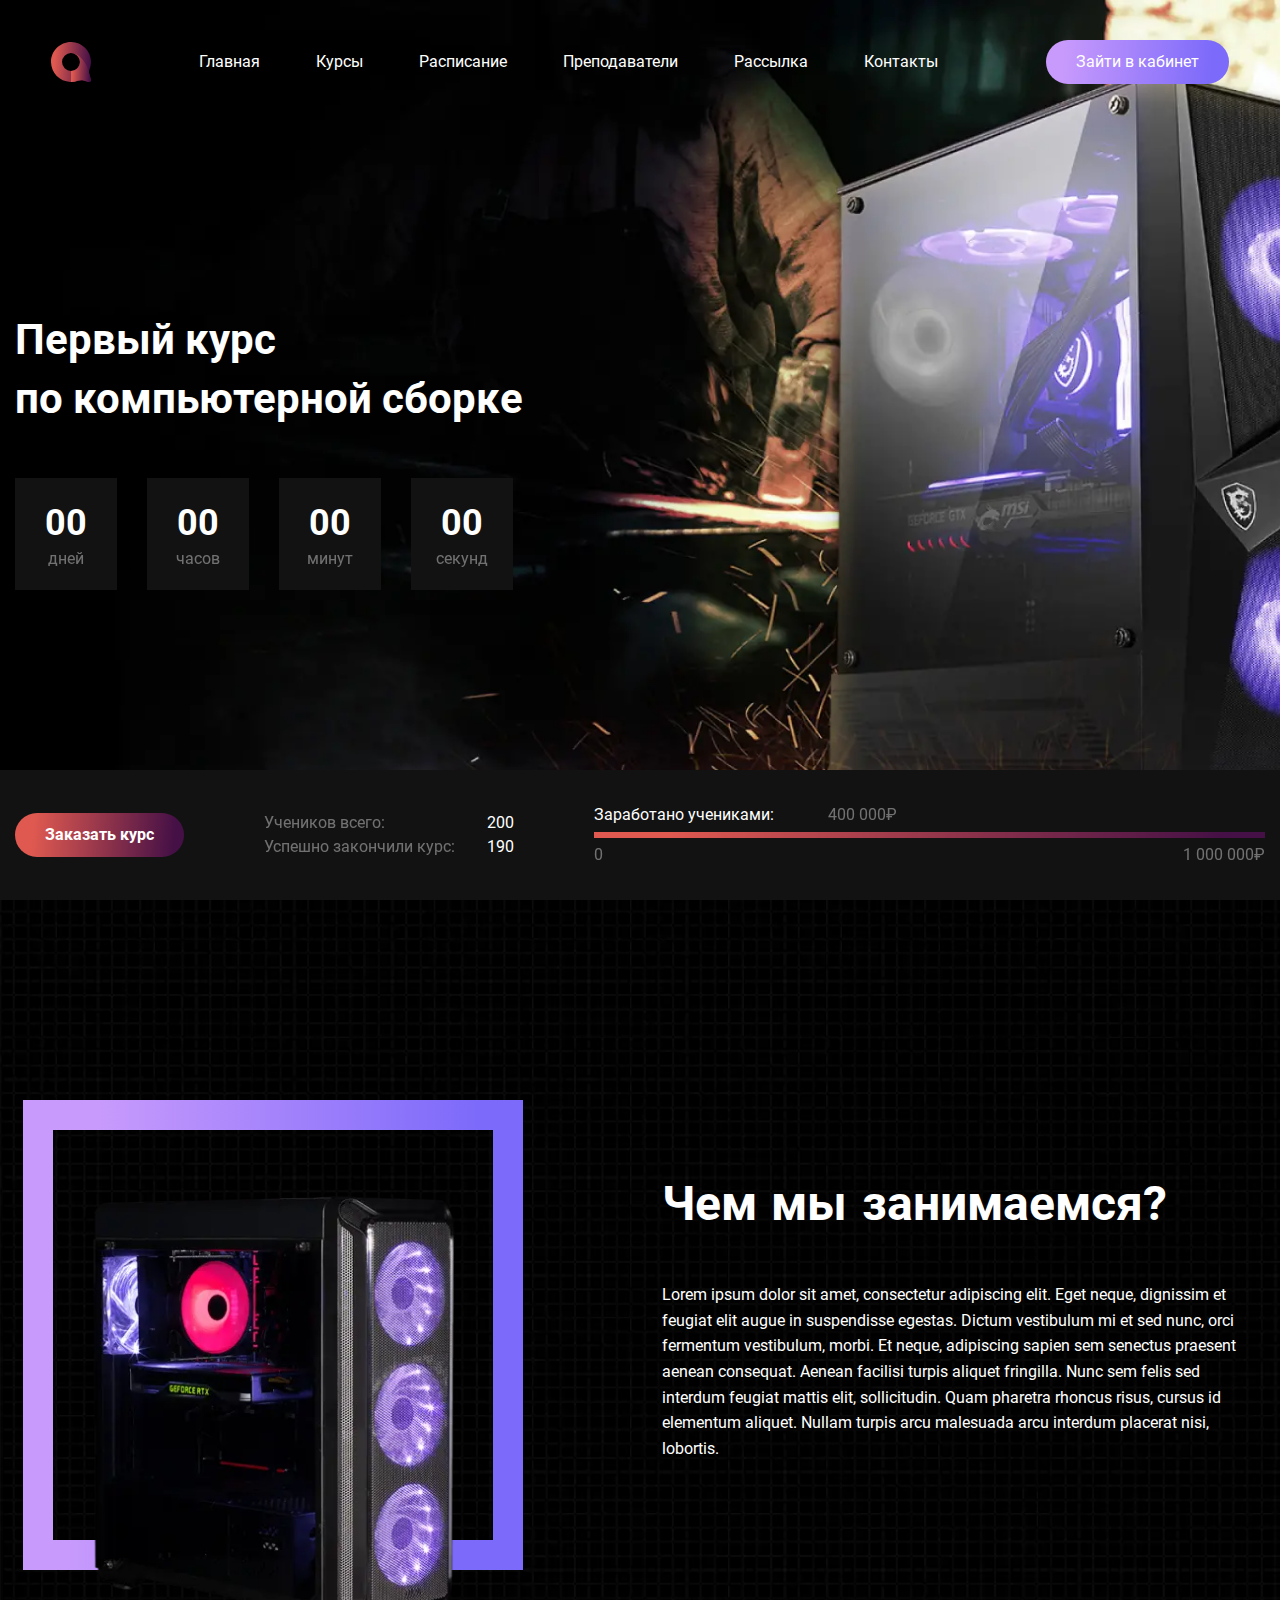
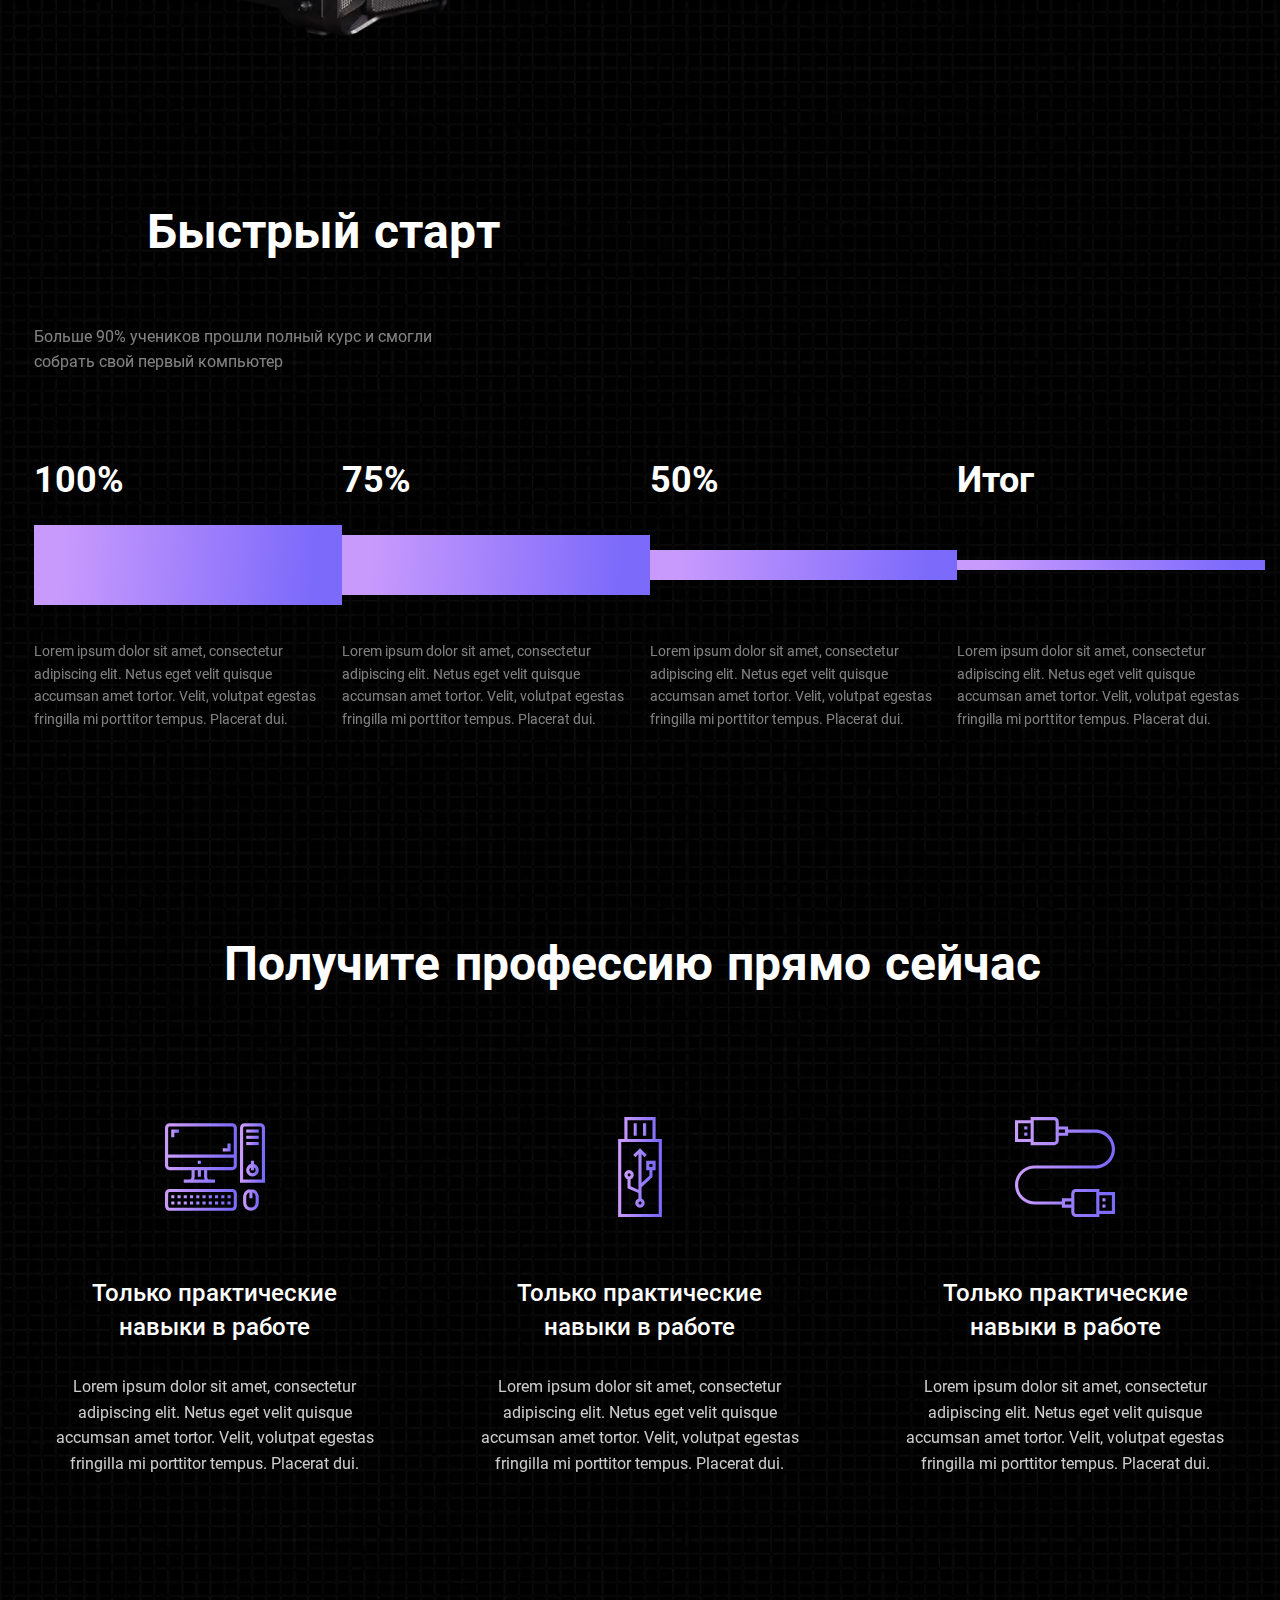
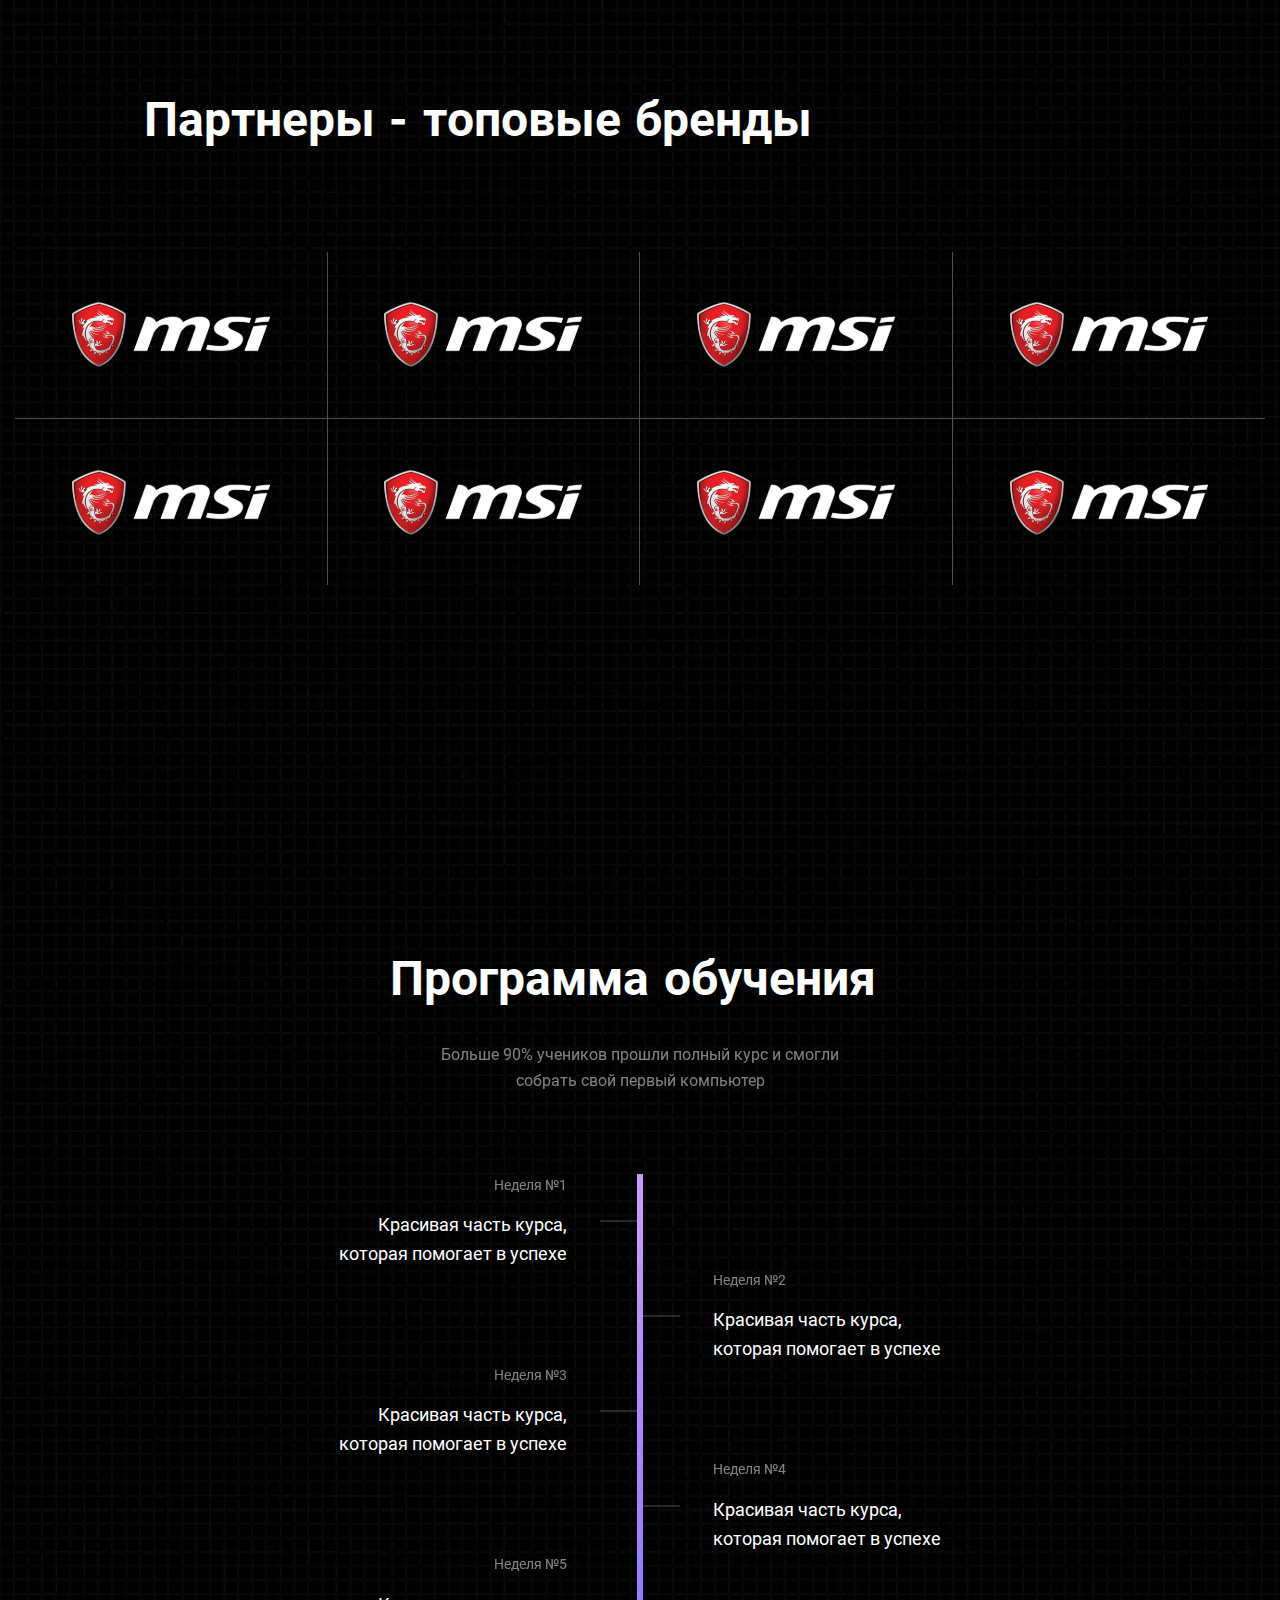
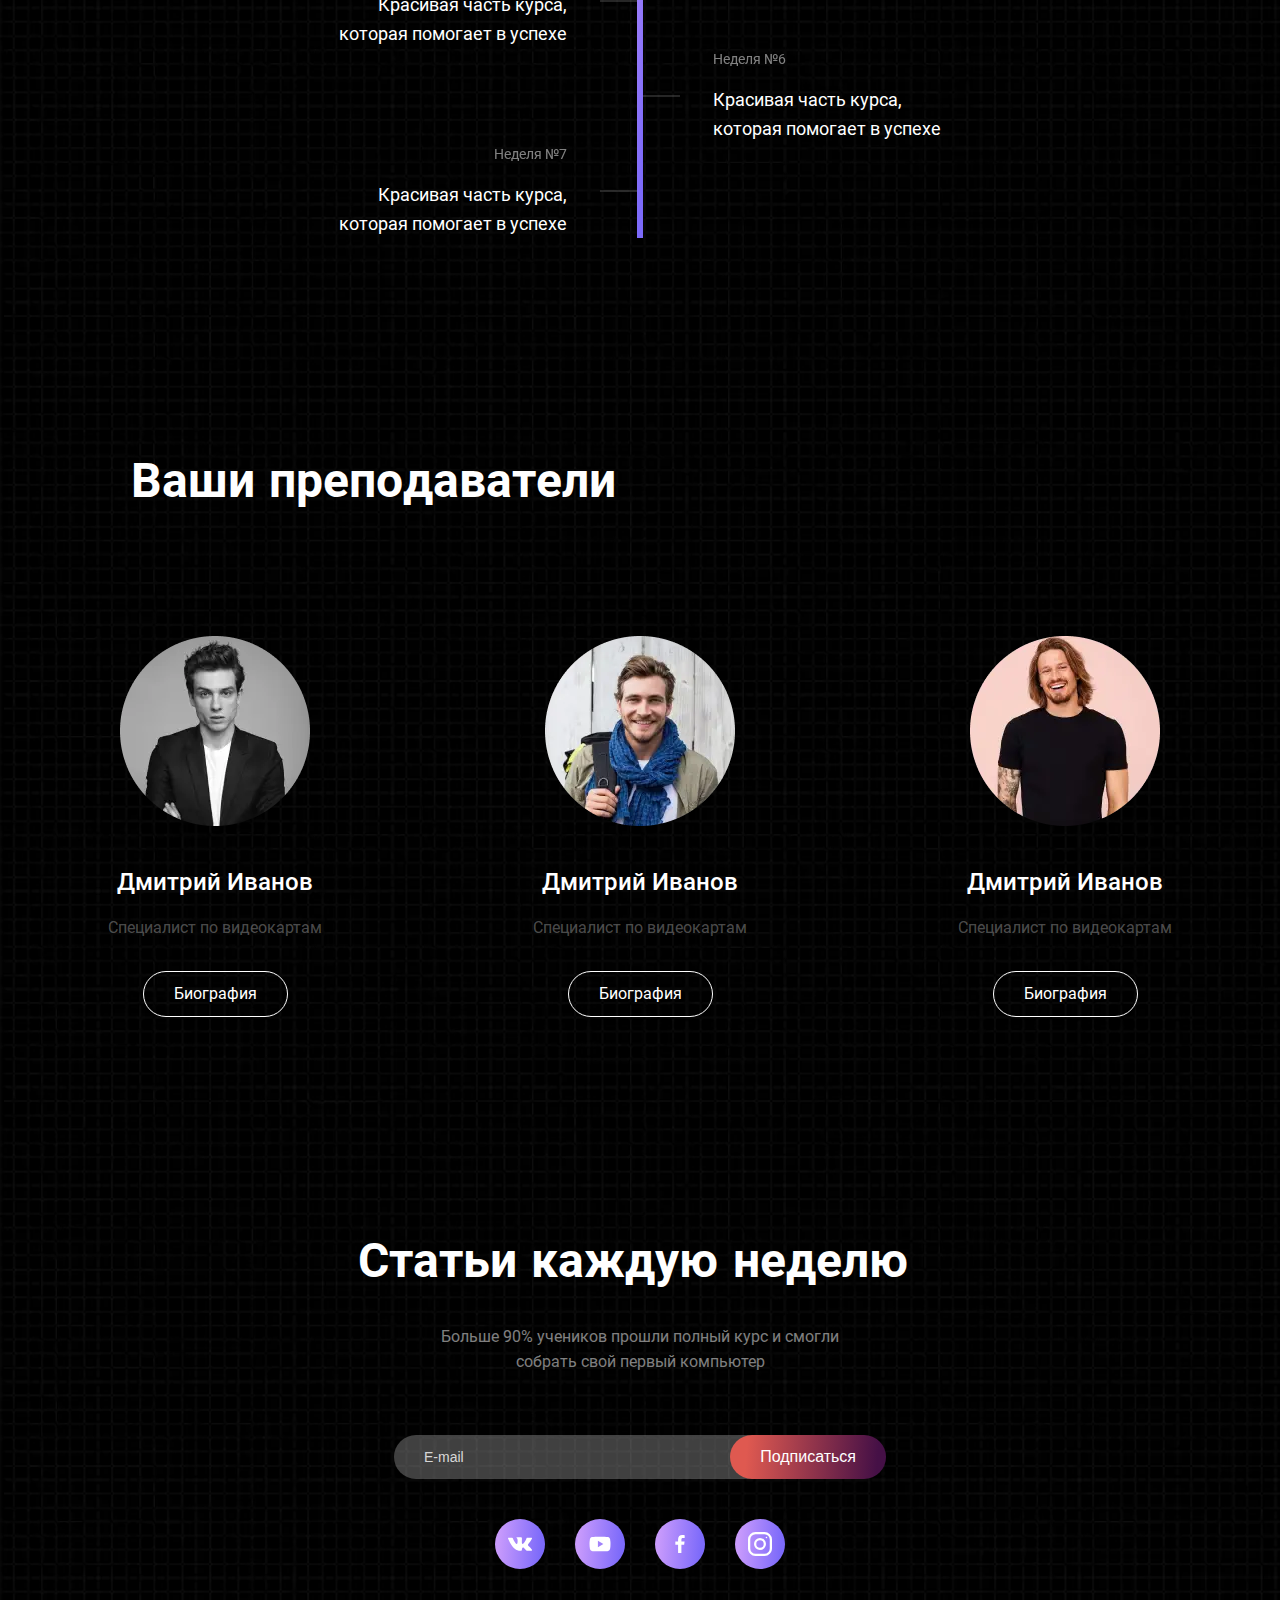
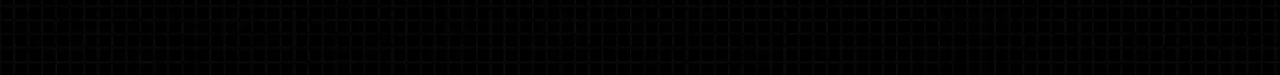
==== commit 9d8399ab: "validaciya formi" ====
--- a/PC/index.html
+++ b/PC/index.html
@@ -21,7 +21,6 @@
        </svg>
     </div>
   </div>
-  <div class="page__transition"></div>
   <header class="header">
   <div class="header__inner">
     <a href="/" class="header__logo">
@@ -46,7 +45,7 @@
         </ul>
       </nav>
     </div>
-    <button class="header__btn btn">Зайти&nbsp;в&nbsp;кабинет</button>
+    <a href class="header__btn btn">Зайти&nbsp;в&nbsp;кабинет</a>
   </div>
 </header>
   <main class="page">
@@ -351,56 +350,56 @@
               <div class="partners-page__col swiper-slide">
                 <div class="partners-page__partner animate" data-animation="translateX">
                   <div class="partners-page__image">
-                    <img src="img/partnerlogo.svg" alt="image">                
+                    <img src="img/partnerlogo.svg" alt="partner">                
                   </div>
                 </div>            
               </div>
               <div class="partners-page__col swiper-slide">
                 <div class="partners-page__partner  animate" data-animation="translateX">
                   <div class="partners-page__image">
-                    <img src="img/partnerlogo.svg" alt="image">                
+                    <img src="img/partnerlogo.svg" alt="partner">                
                   </div>
                 </div>  
               </div>
               <div class="partners-page__col swiper-slide">
                 <div class="partners-page__partner  animate" data-animation="translateX">
                   <div class="partners-page__image">
-                    <img src="img/partnerlogo.svg" alt="image">                
+                    <img src="img/partnerlogo.svg" alt="partner">                
                   </div>
                 </div>   
               </div>
               <div class="partners-page__col swiper-slide">
                 <div class="partners-page__partner  animate" data-animation="translateX">
                   <div class="partners-page__image">
-                    <img src="img/partnerlogo.svg" alt="image">                
+                    <img src="img/partnerlogo.svg" alt="partner">                
                   </div>
                 </div>  
               </div>
               <div class="partners-page__col swiper-slide">
                 <div class="partners-page__partner  animate" data-animation="translateX">
                   <div class="partners-page__image">
-                    <img src="img/partnerlogo.svg" alt="image">                
+                    <img src="img/partnerlogo.svg" alt="partner">                
                   </div>
                 </div>  
               </div>
               <div class="partners-page__col swiper-slide">
                 <div class="partners-page__partner  animate" data-animation="translateX">
                   <div class="partners-page__image">
-                    <img src="img/partnerlogo.svg" alt="image">                
+                    <img src="img/partnerlogo.svg" alt="partner">                
                   </div>
                 </div>  
               </div>
               <div class="partners-page__col swiper-slide">
                 <div class="partners-page__partner  animate" data-animation="translateX">
                   <div class="partners-page__image">
-                    <img src="img/partnerlogo.svg" alt="image">                
+                    <img src="img/partnerlogo.svg" alt="partner">                
                   </div>
                 </div>  
               </div>
               <div class="partners-page__col swiper-slide">
                 <div class="partners-page__partner  animate" data-animation="translateX">
                   <div class="partners-page__image">
-                    <img src="img/partnerlogo.svg" alt="image">                
+                    <img src="img/partnerlogo.svg" alt="partner">                
                   </div>
                 </div>  
               </div>
@@ -566,7 +565,7 @@
           <div class="team-page__cols swiper-wrapper">
             <div class="team-page__col col-team swiper-slide">
               <div class="col-team__preview">
-                <picture><source srcset="img/team1.webp" type="image/webp"><img class="animate" data-animation="scale" src="img/team1.png" alt=""></picture>
+                <picture><source srcset="img/team1.webp" type="image/webp"><img class="animate" data-animation="scale" src="img/team1.png" alt="Ivanov"></picture>
               </div>
               <div class="col-team__body animate" data-animation="translateY">
                 <div class="col-team__name">Дмитрий Иванов</div>
@@ -576,7 +575,7 @@
             </div>
             <div class="team-page__col col-team swiper-slide">
               <div class="col-team__preview">
-                <picture><source srcset="img/team2.webp" type="image/webp"><img class="animate" data-animation="scale" src="img/team2.png" alt="image"></picture>
+                <picture><source srcset="img/team2.webp" type="image/webp"><img class="animate" data-animation="scale" src="img/team2.png" alt="Ivanov"></picture>
               </div>
               <div class="col-team__body  animate" data-animation="translateY">
                 <div class="col-team__name">Дмитрий Иванов</div>
@@ -586,7 +585,7 @@
             </div>
             <div class="team-page__col col-team swiper-slide">
               <div class="col-team__preview">
-                <picture><source srcset="img/team3.webp" type="image/webp"><img class="animate" data-animation="scale" src="img/team3.png" alt="image"></picture>
+                <picture><source srcset="img/team3.webp" type="image/webp"><img class="animate" data-animation="scale" src="img/team3.png" alt="Ivanov"></picture>
               </div>
               <div class="col-team__body  animate" data-animation="translateY">
                 <div class="col-team__name">Дмитрий Иванов</div>
@@ -635,7 +634,7 @@
       <div class="footer__subtitle  animate" data-animation="translateY">Больше 90% учеников прошли полный курс и смогли<br>собрать свой первый компьютер</div>
       <form name="form" class="footer__form form">
         <div class="form__input">
-          <input type="email" placeholder="E-mail">
+          <input class="reg email" type="email" placeholder="E-mail">
         </div>
         <button class="form__btn btn btn-glare glare">Подписаться</button>
       </form>
--- a/PC/css/style.min.css
+++ b/PC/css/style.min.css
@@ -1 +1 @@
-@charset "UTF-8";@font-face{font-family:Roboto;src:url(../fonts/Roboto-Regular.woff2) format("woff2"),url(../fonts/Roboto-Regular.woff) format("woff"),url(../fonts/Roboto-Regular.ttf) format("truetype");font-weight:400;font-style:normal}@font-face{font-family:Roboto;src:url(../fonts/Roboto-Medium.woff2) format("woff2"),url(../fonts/Roboto-Medium.woff) format("woff"),url(../fonts/Roboto-Medium.ttf) format("truetype");font-weight:500;font-style:normal}@font-face{font-family:Roboto;src:url(../fonts/Roboto-Bold.woff2) format("woff2"),url(../fonts/Roboto-Bold.woff) format("woff"),url(../fonts/Roboto-Bold.ttf) format("truetype");font-weight:700;font-style:normal}a,abbr,acronym,address,applet,article,aside,audio,b,big,blockquote,body,canvas,caption,center,cite,code,dd,del,details,dfn,div,dl,dt,em,embed,fieldset,figcaption,figure,footer,form,h1,h2,h3,h4,h5,h6,header,hgroup,html,i,iframe,img,ins,kbd,label,legend,li,mark,menu,nav,object,ol,output,p,pre,q,ruby,s,samp,section,small,span,strike,strong,sub,summary,sup,table,tbody,td,tfoot,th,thead,time,tr,tt,u,ul,var,video{margin:0;padding:0;border:0;font-size:100%;font:inherit;vertical-align:baseline}li,ol,ul{list-style:none}a,a:visited{text-decoration:none}table{border-collapse:collapse}img{display:block}*,:after,:before{-webkit-box-sizing:border-box;box-sizing:border-box}*{padding:0;border:0;margin:0}.rub:after{content:"₽"}.no-scroll{overflow:hidden}.ibg{background-position:center;background-size:cover;background-repeat:no-repeat;position:relative}.ibg img{width:0;height:0;position:absolute;top:0;left:0;opacity:0;visibility:hidden}.slidetoggle{position:absolute;top:100%;left:0;right:0;overflow:hidden;visibility:hidden}.arrow-next{-webkit-transform:rotate(180deg);-ms-transform:rotate(180deg);transform:rotate(180deg)}.select{width:100%;position:relative}.select-custom,.select-native{font-family:Roboto;font-size:16px;width:100%;height:100%}.no-webp .select-native{background-image:url(../img/icons/arrowdrop.png),-webkit-gradient(linear,left top,left bottom,from(#000),to(#000));background-image:url(../img/icons/arrowdrop.png),-o-linear-gradient(top,#000 0,#000 100%);background-image:url(../img/icons/arrowdrop.png),linear-gradient(to bottom,#000 0,#000 100%)}.select-native{display:block;border:0;outline:0;-webkit-appearance:none;-moz-appearance:none;appearance:none;background-position:right 5px center;background-repeat:no-repeat}.select-native:-ms-expand{display:none}.select-custom{display:none;position:absolute;top:0;left:0}.no-webp .select-custom__selected{background:url(../img/icons/arrowdrop.png) right 5px center no-repeat,#000}.select-custom__selected{cursor:pointer}.select-custom__options{position:absolute;top:100%;left:0;right:0;z-index:2;display:none}.select-custom__options.active{display:block}h1,h2,h3{-webkit-user-select:none;-moz-user-select:none;-ms-user-select:none;user-select:none}@-webkit-keyframes move{100%{-webkit-transform:rotate(360deg);transform:rotate(360deg)}}@keyframes move{100%{-webkit-transform:rotate(360deg);transform:rotate(360deg)}}@-webkit-keyframes textanimate{0%{opacity:0;-webkit-transform:translateY(50%);transform:translateY(50%)}100%{opacity:1;-webkit-transform:translateY(0);transform:translateY(0)}}@keyframes textanimate{0%{opacity:0;-webkit-transform:translateY(50%);transform:translateY(50%)}100%{opacity:1;-webkit-transform:translateY(0);transform:translateY(0)}}@-webkit-keyframes blockWidth{0%{width:0%}100%{width:100%}}@keyframes blockWidth{0%{width:0%}100%{width:100%}}@-webkit-keyframes progress{0%{width:0%}100%{width:40%}}@keyframes progress{0%{width:0%}100%{width:40%}}@-webkit-keyframes glare{100%{left:600%}}@keyframes glare{100%{left:600%}}@-webkit-keyframes dash{0%{stroke-dasharray:0,267}100%{stroke-dasharray:267,0}}@keyframes dash{0%{stroke-dasharray:0,267}100%{stroke-dasharray:267,0}}@-webkit-keyframes leftmove{0%{left:-100%}100%{left:0}}@keyframes leftmove{0%{left:-100%}100%{left:0}}@-webkit-keyframes translateY{0%{opacity:0;-webkit-transform:translateY(50%);transform:translateY(50%)}100%{opacity:1;-webkit-transform:translateY(0);transform:translateY(0)}}@keyframes translateY{0%{opacity:0;-webkit-transform:translateY(50%);transform:translateY(50%)}100%{opacity:1;-webkit-transform:translateY(0);transform:translateY(0)}}@-webkit-keyframes translateX{0%{opacity:0;-webkit-transform:translateX(-100%);transform:translateX(-100%)}100%{opacity:1;-webkit-transform:translateX(0);transform:translateX(0)}}@keyframes translateX{0%{opacity:0;-webkit-transform:translateX(-100%);transform:translateX(-100%)}100%{opacity:1;-webkit-transform:translateX(0);transform:translateX(0)}}@-webkit-keyframes scale{0%{opacity:0;-webkit-transform:scale(0);transform:scale(0)}100%{opacity:1;-webkit-transform:scale(1);transform:scale(1)}}@keyframes scale{0%{opacity:0;-webkit-transform:scale(0);transform:scale(0)}100%{opacity:1;-webkit-transform:scale(1);transform:scale(1)}}.scale{-webkit-animation:scale 1s ease-out both;animation:scale 1s ease-out both}.translateY{-webkit-animation:translateY 1s ease-out both;animation:translateY 1s ease-out both}.translateX{-webkit-animation:translateX 1s ease-out both;animation:translateX 1s ease-out both}.textanimate{-webkit-animation:textanimate .5s both;animation:textanimate .5s both;-webkit-animation-delay:calc(var(--char-i) * 20ms);animation-delay:calc(var(--char-i) * 20ms);-webkit-animation-timing-function:cubic-bezier(.5,0,.5,1);animation-timing-function:cubic-bezier(.5,0,.5,1)}.glare:after,.glare:before{-webkit-animation:glare 5s linear infinite;animation:glare 5s linear infinite}.glare:after{-webkit-animation-delay:.5s;animation-delay:.5s}.blockWidth:after{-webkit-animation:blockWidth .6s ease both;animation:blockWidth .6s ease both}.progress:before{-webkit-animation:progress 1s 1s linear both;animation:progress 1s 1s linear both}.dash .section-circle{-webkit-animation:dash 1s linear both;animation:dash 1s linear both}.leftmove{-webkit-animation:translateX .8s linear both;animation:translateX .8s linear both}.btn{padding:10px 30px;border-radius:50px;color:#fff;font-size:16px;line-height:24px;position:relative;overflow:hidden;cursor:pointer}.btn-glare::before,.btn-glare:after{content:"";position:absolute;top:-50%;left:-60px;background:-o-linear-gradient(351.73deg,rgba(255,255,255,.59) -4.9%,rgba(255,255,255,0) 95.47%);background:linear-gradient(98.27deg,rgba(255,255,255,.59) -4.9%,rgba(255,255,255,0) 95.47%);-webkit-transform:rotate(30deg);-ms-transform:rotate(30deg);transform:rotate(30deg);width:30px;height:90px;z-index:2}.section{padding-top:200px}.section-logo .section-circle{fill:none;stroke-dasharray:0,267;stroke-dashoffset:-55}.section__header{display:-webkit-box;display:-ms-flexbox;display:flex;-webkit-box-align:center;-ms-flex-align:center;align-items:center}.section-title{display:-webkit-box;display:-ms-flexbox;display:flex;-ms-flex-wrap:wrap;flex-wrap:wrap;font-size:48px;font-weight:700;line-height:1.4;color:#fff}.section-title__space{display:-webkit-box;display:-ms-flexbox;display:flex;padding-right:.3em}.section-title__char{display:inline-block}.swiper-nav__item{width:30px;height:30px;border-top:4px solid #fff;border-left:4px solid #fff;position:absolute;top:50%}.swiper-nav__item--prev{-webkit-transform:translateY(-50%) rotate(-45deg);-ms-transform:translateY(-50%) rotate(-45deg);transform:translateY(-50%) rotate(-45deg);left:10px}.swiper-nav__item--next{-webkit-transform:translateY(-50%) rotate(135deg);-ms-transform:translateY(-50%) rotate(135deg);transform:translateY(-50%) rotate(135deg);right:10px}.header{position:absolute;left:0;top:0;right:0;z-index:100}.header__inner{padding:40px 4vw;display:-webkit-box;display:-ms-flexbox;display:flex;-webkit-box-align:center;-ms-flex-align:center;align-items:center;-webkit-box-pack:justify;-ms-flex-pack:justify;justify-content:space-between;position:relative}.header__logo{width:40px;height:40px;position:relative;z-index:101}.header__btn{background:-o-linear-gradient(355.74deg,#c89afc 9.51%,#7c6afa 90.23%);background:linear-gradient(94.26deg,#c89afc 9.51%,#7c6afa 90.23%)}.header.fixed{position:fixed;background:#121212;-webkit-animation:headerDown .5s linear both;animation:headerDown .5s linear both}.header.fixed .header__inner{padding:10px 4vw}@-webkit-keyframes headerDown{0%{-webkit-transform:translateY(-100%);transform:translateY(-100%)}100%{-webkit-transform:translateY(0);transform:translateY(0)}}@keyframes headerDown{0%{-webkit-transform:translateY(-100%);transform:translateY(-100%)}100%{-webkit-transform:translateY(0);transform:translateY(0)}}.nav-menu__list{display:-webkit-box;display:-ms-flexbox;display:flex}.nav-menu__item{padding:0 28px}.nav-menu__link{font-size:16px;color:#fff}.container{width:100%;max-width:1330px;margin:0 auto;padding:0 15px}.no-webp body{background-image:url(../img/bgc.jpg)}body{background-size:cover;font-family:Roboto;color:#fff;line-height:1.5;-webkit-font-smoothing:antialiased}.preloader{position:fixed;top:0;left:0;width:100%;height:100vh;overflow:hidden;background-color:#000;-webkit-transition:all .5s ease;-o-transition:all .5s ease;transition:all .5s ease;-webkit-transition-timing-function:cubic-bezier(.86,0,.07,1);-o-transition-timing-function:cubic-bezier(.86,0,.07,1);transition-timing-function:cubic-bezier(.86,0,.07,1);display:-webkit-box;display:-ms-flexbox;display:flex;-webkit-box-pack:center;-ms-flex-pack:center;justify-content:center;-webkit-box-align:center;-ms-flex-align:center;align-items:center;z-index:220}.preloader__circle{stroke:url(#paint0_linear_10091_100);stroke-width:15;stroke-dasharray:246;stroke-dashoffset:68;stroke-linecap:round;-webkit-transform-origin:center;-ms-transform-origin:center;transform-origin:center;transform-box:stroke-box;-webkit-animation:move .8s linear both infinite;animation:move .8s linear both infinite}.loaded .preloader{left:-100%}.no-scroll{overflow:hidden}.no-webp .intro-page{background-image:url(../img/main-screen__bgc.jpg)}.intro-page{width:100%;height:100vh;background-position:center;background-repeat:no-repeat;background-size:cover}.intro-page__inner{height:100%;display:-webkit-box;display:-ms-flexbox;display:flex;-webkit-box-orient:vertical;-webkit-box-direction:normal;-ms-flex-direction:column;flex-direction:column;-webkit-box-pack:center;-ms-flex-pack:center;justify-content:center}.intro-page__content{margin-bottom:50px}.intro-page__title{font-size:3.3vw;font-weight:700;color:#fff;line-height:1.4}.timer-page{display:-webkit-box;display:-ms-flexbox;display:flex;-webkit-box-align:center;-ms-flex-align:center;align-items:center}.timer-page__col{width:102px;height:112px;background-color:#121212;color:#fff;line-height:1.4;margin-right:30px;display:-webkit-box;display:-ms-flexbox;display:flex;-webkit-box-align:center;-ms-flex-align:center;align-items:center;-webkit-box-pack:center;-ms-flex-pack:center;justify-content:center;text-align:center}.timer-page__col:last-child{margin-right:0}.timer-page__time{font-size:36px;font-weight:700}.timer-page__label{font-size:16px;opacity:.4}.stat-intro{background-color:#121212;position:absolute;bottom:0;left:0;right:0}.stat-intro__inner{height:130px;display:-webkit-box;display:-ms-flexbox;display:flex;-webkit-box-align:center;-ms-flex-align:center;align-items:center;-webkit-box-pack:justify;-ms-flex-pack:justify;justify-content:space-between}.stat-intro__btn{font-weight:700;background:-o-linear-gradient(355.22deg,#df5950 11.19%,#451046 93.72%);background:linear-gradient(94.78deg,#df5950 11.19%,#451046 93.72%)}.info-stat{padding:0 80px}.info-stat__item{width:250px;display:-webkit-box;display:-ms-flexbox;display:flex;-webkit-box-pack:justify;-ms-flex-pack:justify;justify-content:space-between;font-size:16px;color:#fff}.info-stat__label{opacity:.4}.progress-stat{-webkit-box-flex:1;-ms-flex:1 1 auto;flex:1 1 auto}.progress-stat__info{font-size:16px;color:#fff}.progress-stat__value{opacity:.4;padding-left:50px}.progress-stat__progress{display:-webkit-box;display:-ms-flexbox;display:flex;-ms-flex-wrap:wrap;flex-wrap:wrap;-webkit-box-pack:justify;-ms-flex-pack:justify;justify-content:space-between;margin-top:5px}.progress-stat__width{-webkit-box-flex:1;-ms-flex:1 1 100%;flex:1 1 100%;height:6px;background-color:#fff}.progress-stat__width:before{content:"";display:block;background:-o-linear-gradient(355.22deg,#df5950 11.19%,#451046 93.72%);background:linear-gradient(94.78deg,#df5950 11.19%,#451046 93.72%);height:6px}.progress-stat__thumb{font-size:16px;opacity:.4;margin-top:5px}.about-page__preview{display:none}.about-page__image{position:relative;padding-top:calc(94% - 60px);width:100%;border:30px solid;border-image-source:linear-gradient(94.26deg,#c89afc 9.51%,#7c6afa 90.23%);border-image-repeat:stretch;border-image-slice:1;border-image-width:30px}.about-page__image img{position:absolute;top:66px;left:0;z-index:2;max-width:100%;height:auto}.about-page__content{-webkit-box-flex:1;-ms-flex:1 1 auto;flex:1 1 auto}.about-page__title{margin-bottom:45px}.about-page__text{font-size:16px;color:#fff;line-height:1.6}.stat-page__header{display:-webkit-box;display:-ms-flexbox;display:flex;-webkit-box-align:center;-ms-flex-align:center;align-items:center;-webkit-box-orient:vertical;-webkit-box-direction:normal;-ms-flex-direction:column;flex-direction:column}.stat-page__label{font-size:16px;font-weight:400;line-height:1.6;opacity:.5;color:#fff;margin:45px 0 60px}.col-stat__label{font-weight:700;font-size:36px;line-height:1.4;color:#fff}.col-stat__block{height:80px;display:-webkit-box;display:-ms-flexbox;display:flex;-webkit-box-align:center;-ms-flex-align:center;align-items:center;margin:20px 0 35px}.col-stat__block:after{content:"";display:block;width:100%;height:var(--col);background:-o-linear-gradient(355.74deg,#c89afc 9.51%,#7c6afa 90.23%);background:linear-gradient(94.26deg,#c89afc 9.51%,#7c6afa 90.23%)}.col-stat__text{padding:0 18px 0 0;font-size:14px;line-height:1.6;opacity:.5;color:#fff}.benefits-page__title{-webkit-box-pack:center;-ms-flex-pack:center;justify-content:center;margin-bottom:120px}.benefits-page__cols{display:-webkit-box;display:-ms-flexbox;display:flex;-webkit-box-pack:justify;-ms-flex-pack:justify;justify-content:space-between;margin:0 -13px}.benefits-page__col{padding:0 13px;-webkit-box-flex:0;-ms-flex:0 0 33.333%;flex:0 0 33.333%;display:-webkit-box;display:-ms-flexbox;display:flex;-webkit-box-orient:vertical;-webkit-box-direction:normal;-ms-flex-direction:column;flex-direction:column}.col-benefits{text-align:center}.col-benefits__preview{width:100%;margin-bottom:60px}.col-benefits__preview img{max-width:100%;height:100px;margin:auto}.col-benefits__title{font-size:24px;font-weight:500;line-height:1.4;color:#fff}.col-benefits__text{padding:30px 29px 0;font-size:16px;line-height:1.6;color:#fff;opacity:.8}.partners-page__body{padding:0 30px;position:relative}.partners-page__swiper{overflow:hidden;min-width:0}.partners-page__header{display:-webkit-box;display:-ms-flexbox;display:flex;-webkit-box-orient:vertical;-webkit-box-direction:normal;-ms-flex-direction:column;flex-direction:column;-webkit-box-align:center;-ms-flex-align:center;align-items:center;margin-bottom:60px}.partners-page__logo svg{-webkit-transform:rotate(180deg);-ms-transform:rotate(180deg);transform:rotate(180deg)}.partners-page__cols{display:-webkit-box;display:-ms-flexbox;display:flex;-webkit-box-align:center;-ms-flex-align:center;align-items:center}.partners-page__col{-webkit-box-flex:0;-ms-flex:0 0 100%;flex:0 0 100%;overflow:hidden}.partners-page__partner{padding:10px}.partners-page__image{padding-top:50%;position:relative}.partners-page__image img{position:absolute;left:0;top:0;right:0;bottom:0;margin:auto;-o-object-fit:contain;object-fit:contain;max-width:100%;max-height:100%}.partners-page__nav{display:block}.study-page__inner{width:100%;max-width:750px;margin:0 auto}.study-page__header{display:-webkit-box;display:-ms-flexbox;display:flex;-webkit-box-orient:vertical;-webkit-box-direction:normal;-ms-flex-direction:column;flex-direction:column;-webkit-box-align:center;-ms-flex-align:center;align-items:center;text-align:center;margin-bottom:80px}.study-page__logo svg{-webkit-transform:rotate(135deg);-ms-transform:rotate(135deg);transform:rotate(135deg)}.study-page__title{margin:75px 0 30px}.study-page__subtitle{max-width:415px;font-size:16px;line-height:1.6;color:#fff;opacity:.5}.study-page__cols{position:relative}.study-page__cols:after{content:"";display:block;width:6px;height:100%;background:-o-linear-gradient(355.74deg,#c89afc 9.51%,#7c6afa 90.23%);background:linear-gradient(94.26deg,#c89afc 9.51%,#7c6afa 90.23%);position:absolute;top:0;left:50%;-webkit-transform:translateX(-50%);-ms-transform:translateX(-50%);transform:translateX(-50%)}.col-study{display:-webkit-box;display:-ms-flexbox;display:flex;-webkit-box-pack:start;-ms-flex-pack:start;justify-content:flex-start;text-align:right;position:relative}.col-study:nth-of-type(2n){-webkit-box-pack:end;-ms-flex-pack:end;justify-content:flex-end;text-align:left}.col-study:nth-of-type(2n):after{right:calc(50% - 40px)}.col-study:after{content:"";display:block;width:40px;height:1px;background-color:rgba(255,255,255,.3);position:absolute;top:50%;-webkit-transform:translateY(-50%);-ms-transform:translateY(-50%);transform:translateY(-50%);right:50%}.col-study__content{width:50%;padding:0 73px}.col-study__label{font-size:14px;line-height:1.6;color:#fff;opacity:.5;margin-bottom:15px}.col-study__text{font-size:18px;line-height:1.6;color:#fff}.team-page__header{display:-webkit-box;display:-ms-flexbox;display:flex;-webkit-box-align:center;-ms-flex-align:center;align-items:center;margin-bottom:113px}.team-page__logo svg{-webkit-transform:rotate(-45deg);-ms-transform:rotate(-45deg);transform:rotate(-45deg)}.team-page__title{padding-left:38px}.team-page__swiper{min-width:0;overflow:hidden;position:relative}.team-page__cols{display:-webkit-box;display:-ms-flexbox;display:flex;-webkit-box-pack:justify;-ms-flex-pack:justify;justify-content:space-between}.team-page__col{-webkit-box-flex:0;-ms-flex:0 1 32%;flex:0 1 32%}.team-page__nav{display:none}.col-team{text-align:center}.col-team__preview{display:-webkit-box;display:-ms-flexbox;display:flex;-webkit-box-align:center;-ms-flex-align:center;align-items:center;-webkit-box-pack:center;-ms-flex-pack:center;justify-content:center;margin-bottom:40px}.col-team__preview img{width:190px;height:190px}.col-team__name{font-size:24px;font-weight:500;line-height:1.4;color:#fff}.col-team__prof{font-size:16px;line-height:1.6;color:rgba(255,255,255,.3);margin:15px 0 30px}.col-team__btn{display:inline-block;font-size:16px;color:#fff;padding:10px 30px;border:1px solid #fff;border-radius:50px}.footer{padding:210px 0 106px;text-align:center}.footer__title{-webkit-box-pack:center;-ms-flex-pack:center;justify-content:center}.footer__subtitle{font-size:16px;line-height:1.6;color:rgba(255,255,255,.5);margin:30px 0 60px}.form{width:100%;max-width:492px;display:-webkit-box;display:-ms-flexbox;display:flex;margin:0 auto 40px}.form__input{height:44px;-webkit-box-flex:1;-ms-flex:1 1 auto;flex:1 1 auto}.form__input input{width:100%;height:100%;background-color:rgba(255,255,255,.25);border-radius:50px;padding:0 30px;font-size:16px;color:#fff}.form__input input::-webkit-input-placeholder{font-size:14px;color:rgba(255,255,255,.8)}.form__input input::-moz-placeholder{font-size:14px;color:rgba(255,255,255,.8)}.form__input input:-ms-input-placeholder{font-size:14px;color:rgba(255,255,255,.8)}.form__input input::-ms-input-placeholder{font-size:14px;color:rgba(255,255,255,.8)}.form__input input::placeholder{font-size:14px;color:rgba(255,255,255,.8)}.form__input input:focus{outline:0}.form__btn{margin-left:-40px;background:-o-linear-gradient(355.22deg,#df5950 11.19%,#451046 93.72%);background:linear-gradient(94.78deg,#df5950 11.19%,#451046 93.72%)}.social-footer{display:-webkit-box;display:-ms-flexbox;display:flex;-webkit-box-pack:center;-ms-flex-pack:center;justify-content:center;width:100%}.social-footer__item{position:relative;margin-right:30px}.social-footer__item:last-child{margin-right:0}.social-footer__item:before{content:"";display:block;width:50px;height:50px;border-radius:50%;background:-o-linear-gradient(355.74deg,#c89afc 9.51%,#7c6afa 90.23%);background:linear-gradient(94.26deg,#c89afc 9.51%,#7c6afa 90.23%)}.social-footer__item img{position:absolute;top:50%;left:50%;-webkit-transform:translate(-50%,-50%);-ms-transform:translate(-50%,-50%);transform:translate(-50%,-50%);z-index:2}.intro2,.text-stroke{font-size:23px;text-transform:uppercase;display:block;fill:none;stroke:#7f00b4;stroke-width:.8px;stroke-dashoffset:-200;stroke-dasharray:200;stroke-linecap:butt;stroke-linejoin:round;-webkit-animation:dash 1.5s ease-in-out forwards;animation:dash 1.5s ease-in-out forwards}.select-native{background-image:url(../img/icons/arrowdrop.webp),-webkit-gradient(linear,left top,left bottom,from(#000),to(#000));background-image:url(../img/icons/arrowdrop.webp),-o-linear-gradient(top,#000 0,#000 100%);background-image:url(../img/icons/arrowdrop.webp),linear-gradient(to bottom,#000 0,#000 100%)}.select-custom__selected{background:url(../img/icons/arrowdrop.webp) right 5px center no-repeat,#000}body{background-image:url(../img/bgc.webp)}.intro-page{background-image:url(../img/main-screen__bgc.webp)}@media (min-width:479.98px){.partners-page__col{-webkit-box-flex:0;-ms-flex:0 0 50%;flex:0 0 50%;border-right:1px solid rgba(255,255,255,.3)}.partners-page__col:nth-of-type(2n){border-right:0}.partners-page__col:nth-last-of-type(-n+1){border-right:0}.partners-page__title{padding-left:51px}}@media (min-width:767.98px){.about-page__inner{display:-webkit-box;display:-ms-flexbox;display:flex;padding:0 8px}.about-page__preview{-webkit-box-flex:0;-ms-flex:0 0 40.5%;flex:0 0 40.5%;display:block}.about-page__content{-webkit-box-flex:1;-ms-flex:1 1 auto;flex:1 1 auto;padding:0 0 0 70px}.stat-page__inner{padding:19px 0 0 19px}.stat-page__header{-webkit-box-orient:horizontal;-webkit-box-direction:normal;-ms-flex-direction:row;flex-direction:row}.stat-page__title{padding-left:35px}.stat-page__cols{display:-webkit-box;display:-ms-flexbox;display:flex}.stat-page__col{-webkit-box-flex:0;-ms-flex:0 0 25%;flex:0 0 25%}.stat-page__label{margin:50px 0 80px}.partners-page__header{margin-bottom:90px;-webkit-box-orient:horizontal;-webkit-box-direction:normal;-ms-flex-direction:row;flex-direction:row}.partners-page__body{padding:0}.partners-page__cols{-ms-flex-wrap:wrap;flex-wrap:wrap}.partners-page__col{-webkit-box-flex:0;-ms-flex:0 1 25%;flex:0 1 25%;border-bottom:1px solid rgba(255,255,255,.3)}.partners-page__col:nth-of-type(2n){border-right:1px solid rgba(255,255,255,.3)}.partners-page__col:nth-last-of-type(-n+1){border-right:1px solid rgba(255,255,255,.3)}.partners-page__col:nth-of-type(4n){border-right:0}.partners-page__col:nth-last-of-type(-n+4){border-bottom:0}.partners-page__nav{display:none}}@media (min-width:991.98px){.arrow-prev:hover{-webkit-transform:rotate(180deg);-ms-transform:rotate(180deg);transform:rotate(180deg)}.arrow-next:hover{-webkit-transform:rotate(0);-ms-transform:rotate(0);transform:rotate(0)}.about-page__content{padding:70px 0 0 139px}}@media (min-width:1920px){.intro-page__title{font-size:64px}}@media (max-width:1180.98px){.header{background:-webkit-gradient(linear,left top,left bottom,from(black),to(transparent));background:-o-linear-gradient(top,#000,transparent);background:linear-gradient(-180deg,#000,transparent)}.header__inner{padding:20px 55px 20px 15px}.header.fixed .header__inner{padding:10px 55px 10px 15px}.nav-menu{visibility:hidden;position:fixed;top:0;left:100%;bottom:0;width:100%;overflow:scroll;z-index:100;-webkit-transition:all .5s linear;-o-transition:all .5s linear;transition:all .5s linear;background-color:#121212}.nav-menu__list{padding-top:100px;-webkit-box-orient:vertical;-webkit-box-direction:normal;-ms-flex-direction:column;flex-direction:column;opacity:0;-webkit-transition:all .5s .5s linear;-o-transition:all .5s .5s linear;transition:all .5s .5s linear}.nav-menu__link{font-size:34px;line-height:2;text-transform:uppercase;letter-spacing:2px;font-weight:700}.icon-menu{width:25px;height:18px;display:-webkit-box;display:-ms-flexbox;display:flex;-webkit-box-orient:vertical;-webkit-box-direction:normal;-ms-flex-direction:column;flex-direction:column;-webkit-box-align:center;-ms-flex-align:center;align-items:center;-webkit-box-pack:justify;-ms-flex-pack:justify;justify-content:space-between;overflow:hidden;position:absolute;right:15px;top:50%;-webkit-transform:translateY(-50%);-ms-transform:translateY(-50%);transform:translateY(-50%);z-index:101}.icon-menu__cross1,.icon-menu__cross2,.icon-menu__item{width:100%;height:1px;background-color:#fff;-webkit-transition:all .5s ease;-o-transition:all .5s ease;transition:all .5s ease}.icon-menu__item{-webkit-transition-delay:calc((var(--icon-i) + 2) * .1s);-o-transition-delay:calc((var(--icon-i) + 2) * .1s);transition-delay:calc((var(--icon-i) + 2) * .1s)}.icon-menu__cross1,.icon-menu__cross2{position:absolute;top:50%;-webkit-transition-delay:calc((var(--icon-i) - 3) * .1s);-o-transition-delay:calc((var(--icon-i) - 3) * .1s);transition-delay:calc((var(--icon-i) - 3) * .1s)}.icon-menu__cross1{-webkit-transform:translate(100%,-50%) rotate(45deg);-ms-transform:translate(100%,-50%) rotate(45deg);transform:translate(100%,-50%) rotate(45deg)}.icon-menu__cross2{-webkit-transform:translate(100%,-50%) rotate(-45deg);-ms-transform:translate(100%,-50%) rotate(-45deg);transform:translate(100%,-50%) rotate(-45deg)}.icon-menu.active .icon-menu__cross1,.icon-menu.active .icon-menu__cross2,.icon-menu.active .icon-menu__item{-webkit-transition:all .5s ease;-o-transition:all .5s ease;transition:all .5s ease;-webkit-transition-delay:calc(var(--icon-i) * .1s);-o-transition-delay:calc(var(--icon-i) * .1s);transition-delay:calc(var(--icon-i) * .1s)}.icon-menu.active .icon-menu__item{-webkit-transform:translateX(100%);-ms-transform:translateX(100%);transform:translateX(100%)}.icon-menu.active .icon-menu__cross1{-webkit-transform:translate(0,-50%) rotate(45deg);-ms-transform:translate(0,-50%) rotate(45deg);transform:translate(0,-50%) rotate(45deg)}.icon-menu.active .icon-menu__cross2{-webkit-transform:translate(0,-50%) rotate(-45deg);-ms-transform:translate(0,-50%) rotate(-45deg);transform:translate(0,-50%) rotate(-45deg)}.icon-menu.active+.nav-menu{visibility:visible;left:0}.icon-menu.active+.nav-menu .nav-menu__list{opacity:1}.intro-page__title{font-size:5.4vw}}@media (max-width:991.98px){.section{padding-top:100px}.section-title{font-size:43px}.stat-intro__inner{height:155px;-ms-flex-wrap:wrap;flex-wrap:wrap;padding:10px 0}.stat-intro__info{padding:0 30px 0 0;-webkit-box-ordinal-group:0;-ms-flex-order:-1;order:-1}.stat-intro__progress{-webkit-box-flex:1;-ms-flex:1 1 100%;flex:1 1 100%;margin-top:20px}.benefits-page__title{margin-bottom:60px}.benefits-page__cols{-ms-flex-wrap:wrap;flex-wrap:wrap;-webkit-box-pack:center;-ms-flex-pack:center;justify-content:center}.benefits-page__col{-webkit-box-flex:0;-ms-flex:0 0 50%;flex:0 0 50%;max-width:416px;margin-bottom:50px}.benefits-page__col:last-child{margin-bottom:0}}@media (max-width:767.98px){.section-logo{margin-bottom:30px}.section__header{-webkit-box-orient:vertical;-webkit-box-direction:normal;-ms-flex-direction:column;flex-direction:column}.section-title{font-size:38px;-webkit-box-pack:center;-ms-flex-pack:center;justify-content:center}.header__btn{font-size:0;border-radius:0;padding:0 10px;width:30px;height:30px;background:url(../img/icons/user.svg) center no-repeat}.intro-page__title{font-size:6.3vw}.timer-page__col{margin-right:15px;width:81px;height:90px}.timer-page__time{font-size:26px}.timer-page__label{font-size:12px}.col-stat{position:relative;margin-bottom:20px}.col-stat__block{position:absolute;left:0;top:0;width:80px;height:100%;margin:0}.col-stat__block:after{max-width:var(--col);height:100%}.col-stat__label{padding-left:100px;font-size:20px}.col-stat__text{padding:0 0 0 100px}.benefits-page__col{-webkit-box-flex:0;-ms-flex:0 0 100%;flex:0 0 100%;max-width:100%}.col-benefits__text{padding:30px 0 0}.study-page__header{margin-bottom:60px}.study-page__title{margin:0 0 30px 0}.team-page__header{-webkit-box-orient:vertical;-webkit-box-direction:normal;-ms-flex-direction:column;flex-direction:column;margin-bottom:60px}.team-page__title{padding-left:0}.team-page__col{-webkit-box-flex:0;-ms-flex:0 0 100%;flex:0 0 100%}.team-page__nav{display:block}.col-team__name{font-size:20px}.footer{padding:150px 0 100px}}@media (max-width:500px){.stat-intro__inner{height:220px;-webkit-box-pack:end;-ms-flex-pack:end;justify-content:flex-end}.stat-intro__btn{-webkit-box-ordinal-group:3;-ms-flex-order:2;order:2;margin-top:20px}.stat-intro__info{-webkit-box-flex:1;-ms-flex:1 1 100%;flex:1 1 100%}.info-stat{padding:0}.info-stat__item{width:100%;font-size:14px}.progress-stat__info{font-size:14px}.progress-stat__value{padding-left:5px}.progress-stat__thumb{font-size:14px}.study-page__cols:after{display:none}.col-study{-webkit-box-orient:vertical;-webkit-box-direction:normal;-ms-flex-direction:column;flex-direction:column;margin-bottom:15px}.col-study:after{display:none}.col-study__content{width:100%;text-align:left;padding:0}.col-study__label{margin-bottom:10px;font-size:14px}.col-study__text{font-size:16px}}@media (max-width:479.98px){.section-logo svg{width:60px;height:60px}.section-title{font-size:30px}.nav-menu__item{padding:0 15px}.nav-menu__link{font-size:24px}.preloader svg{width:60px;height:60px}.col-benefits__preview{margin-bottom:30px}.col-benefits__preview img{height:60px}.col-benefits__title{font-size:20px}.form{-webkit-box-orient:vertical;-webkit-box-direction:normal;-ms-flex-direction:column;flex-direction:column;-webkit-box-align:start;-ms-flex-align:start;align-items:flex-start}.form__input{width:100%;margin-bottom:20px}.form__input input{border-radius:0}.form__btn{margin:0;border-radius:0}.social-footer__item{margin-right:10px}.social-footer__item:after,.social-footer__item:before{width:40px;height:40px}}@media (max-width:399.98px){.intro-page__title{font-size:26px}.intro-page__content{margin:-100px 0 20px}}@media (min-width:500px) and (max-width:800px){.col-study:nth-of-type(2n) .col-study__content{padding:0 0 0 33px}.col-study:nth-of-type(2n):after{right:calc(50% - 20px)}.col-study:after{width:20px}.col-study__content{padding:0 33px 0 0}}@media (hover:hover){.select-custom{display:block}.select-native:focus+.select-custom{display:none}}+@charset "UTF-8";@font-face{font-family:Roboto;src:url(../fonts/Roboto-Regular.woff2) format("woff2"),url(../fonts/Roboto-Regular.woff) format("woff"),url(../fonts/Roboto-Regular.ttf) format("truetype");font-weight:400;font-style:normal}@font-face{font-family:Roboto;src:url(../fonts/Roboto-Medium.woff2) format("woff2"),url(../fonts/Roboto-Medium.woff) format("woff"),url(../fonts/Roboto-Medium.ttf) format("truetype");font-weight:500;font-style:normal}@font-face{font-family:Roboto;src:url(../fonts/Roboto-Bold.woff2) format("woff2"),url(../fonts/Roboto-Bold.woff) format("woff"),url(../fonts/Roboto-Bold.ttf) format("truetype");font-weight:700;font-style:normal}a,abbr,acronym,address,applet,article,aside,audio,b,big,blockquote,body,canvas,caption,center,cite,code,dd,del,details,dfn,div,dl,dt,em,embed,fieldset,figcaption,figure,footer,form,h1,h2,h3,h4,h5,h6,header,hgroup,html,i,iframe,img,ins,kbd,label,legend,li,mark,menu,nav,object,ol,output,p,pre,q,ruby,s,samp,section,small,span,strike,strong,sub,summary,sup,table,tbody,td,tfoot,th,thead,time,tr,tt,u,ul,var,video{margin:0;padding:0;border:0;font-size:100%;font:inherit;vertical-align:baseline}li,ol,ul{list-style:none}a,a:visited{text-decoration:none}table{border-collapse:collapse}img{display:block}*,:after,:before{-webkit-box-sizing:border-box;box-sizing:border-box}*{padding:0;border:0;margin:0}.rub:after{content:"₽"}.no-scroll{overflow:hidden}.ibg{background-position:center;background-size:cover;background-repeat:no-repeat;position:relative}.ibg img{width:0;height:0;position:absolute;top:0;left:0;opacity:0;visibility:hidden}.slidetoggle{position:absolute;top:100%;left:0;right:0;overflow:hidden;visibility:hidden}.arrow-next{-webkit-transform:rotate(180deg);-ms-transform:rotate(180deg);transform:rotate(180deg)}.select{width:100%;position:relative}.select-custom,.select-native{font-family:Roboto;font-size:16px;width:100%;height:100%}.no-webp .select-native{background-image:url(../img/icons/arrowdrop.png),-webkit-gradient(linear,left top,left bottom,from(#000),to(#000));background-image:url(../img/icons/arrowdrop.png),-o-linear-gradient(top,#000 0,#000 100%);background-image:url(../img/icons/arrowdrop.png),linear-gradient(to bottom,#000 0,#000 100%)}.select-native{display:block;border:0;outline:0;-webkit-appearance:none;-moz-appearance:none;appearance:none;background-position:right 5px center;background-repeat:no-repeat}.select-native:-ms-expand{display:none}.select-custom{display:none;position:absolute;top:0;left:0}.no-webp .select-custom__selected{background:url(../img/icons/arrowdrop.png) right 5px center no-repeat,#000}.select-custom__selected{cursor:pointer}.select-custom__options{position:absolute;top:100%;left:0;right:0;z-index:2;display:none}.select-custom__options.active{display:block}h1,h2,h3{-webkit-user-select:none;-moz-user-select:none;-ms-user-select:none;user-select:none}@-webkit-keyframes move{100%{-webkit-transform:rotate(360deg);transform:rotate(360deg)}}@keyframes move{100%{-webkit-transform:rotate(360deg);transform:rotate(360deg)}}@-webkit-keyframes textanimate{0%{opacity:0;-webkit-transform:translateY(50%);transform:translateY(50%)}100%{opacity:1;-webkit-transform:translateY(0);transform:translateY(0)}}@keyframes textanimate{0%{opacity:0;-webkit-transform:translateY(50%);transform:translateY(50%)}100%{opacity:1;-webkit-transform:translateY(0);transform:translateY(0)}}@-webkit-keyframes blockWidth{0%{width:0%}100%{width:100%}}@keyframes blockWidth{0%{width:0%}100%{width:100%}}@-webkit-keyframes progress{0%{width:0%}100%{width:40%}}@keyframes progress{0%{width:0%}100%{width:40%}}@-webkit-keyframes glare{100%{left:600%}}@keyframes glare{100%{left:600%}}@-webkit-keyframes dash{0%{stroke-dasharray:0,267}100%{stroke-dasharray:267,0}}@keyframes dash{0%{stroke-dasharray:0,267}100%{stroke-dasharray:267,0}}@-webkit-keyframes leftmove{0%{left:-100%}100%{left:0}}@keyframes leftmove{0%{left:-100%}100%{left:0}}@-webkit-keyframes translateY{0%{opacity:0;-webkit-transform:translateY(50%);transform:translateY(50%)}100%{opacity:1;-webkit-transform:translateY(0);transform:translateY(0)}}@keyframes translateY{0%{opacity:0;-webkit-transform:translateY(50%);transform:translateY(50%)}100%{opacity:1;-webkit-transform:translateY(0);transform:translateY(0)}}@-webkit-keyframes translateX{0%{opacity:0;-webkit-transform:translateX(-100%);transform:translateX(-100%)}100%{opacity:1;-webkit-transform:translateX(0);transform:translateX(0)}}@keyframes translateX{0%{opacity:0;-webkit-transform:translateX(-100%);transform:translateX(-100%)}100%{opacity:1;-webkit-transform:translateX(0);transform:translateX(0)}}@-webkit-keyframes scale{0%{opacity:0;-webkit-transform:scale(0);transform:scale(0)}100%{opacity:1;-webkit-transform:scale(1);transform:scale(1)}}@keyframes scale{0%{opacity:0;-webkit-transform:scale(0);transform:scale(0)}100%{opacity:1;-webkit-transform:scale(1);transform:scale(1)}}.scale{-webkit-animation:scale 1s ease-out both;animation:scale 1s ease-out both}.translateY{-webkit-animation:translateY 1s ease-out both;animation:translateY 1s ease-out both}.translateX{-webkit-animation:translateX 1s ease-out both;animation:translateX 1s ease-out both}.textanimate{-webkit-animation:textanimate .5s both;animation:textanimate .5s both;-webkit-animation-delay:calc(var(--char-i) * 20ms);animation-delay:calc(var(--char-i) * 20ms);-webkit-animation-timing-function:cubic-bezier(.5,0,.5,1);animation-timing-function:cubic-bezier(.5,0,.5,1)}.glare:after,.glare:before{-webkit-animation:glare 5s linear infinite;animation:glare 5s linear infinite}.glare:after{-webkit-animation-delay:.5s;animation-delay:.5s}.blockWidth:after{-webkit-animation:blockWidth .6s ease both;animation:blockWidth .6s ease both}.progress:before{-webkit-animation:progress 1s 1s linear both;animation:progress 1s 1s linear both}.dash .section-circle{-webkit-animation:dash 1s linear both;animation:dash 1s linear both}.leftmove{-webkit-animation:translateX .8s linear both;animation:translateX .8s linear both}.btn{padding:10px 30px;border-radius:50px;color:#fff;font-size:16px;line-height:24px;position:relative;overflow:hidden;cursor:pointer}.btn-glare::before,.btn-glare:after{content:"";position:absolute;top:-50%;left:-60px;background:-o-linear-gradient(351.73deg,rgba(255,255,255,.59) -4.9%,rgba(255,255,255,0) 95.47%);background:linear-gradient(98.27deg,rgba(255,255,255,.59) -4.9%,rgba(255,255,255,0) 95.47%);-webkit-transform:rotate(30deg);-ms-transform:rotate(30deg);transform:rotate(30deg);width:30px;height:90px;z-index:2}.section{padding-top:200px}.section-logo .section-circle{fill:none;stroke-dasharray:0,267;stroke-dashoffset:-55}.section__header{display:-webkit-box;display:-webkit-flex;display:-ms-flexbox;display:flex;-webkit-box-align:center;-webkit-align-items:center;-ms-flex-align:center;align-items:center}.section-title{display:-webkit-box;display:-webkit-flex;display:-ms-flexbox;display:flex;-webkit-flex-wrap:wrap;-ms-flex-wrap:wrap;flex-wrap:wrap;font-size:48px;font-weight:700;line-height:1.4;color:#fff}.section-title__space{display:-webkit-box;display:-webkit-flex;display:-ms-flexbox;display:flex;padding-right:.3em}.section-title__char{display:inline-block}.swiper-nav__item{width:30px;height:30px;border-top:4px solid #fff;border-left:4px solid #fff;position:absolute;top:50%}.swiper-nav__item--prev{-webkit-transform:translateY(-50%) rotate(-45deg);-ms-transform:translateY(-50%) rotate(-45deg);transform:translateY(-50%) rotate(-45deg);left:10px}.swiper-nav__item--next{-webkit-transform:translateY(-50%) rotate(135deg);-ms-transform:translateY(-50%) rotate(135deg);transform:translateY(-50%) rotate(135deg);right:10px}.header{position:absolute;left:0;top:0;right:0;z-index:100}.header__inner{padding:40px 4vw;display:-webkit-box;display:-webkit-flex;display:-ms-flexbox;display:flex;-webkit-box-align:center;-webkit-align-items:center;-ms-flex-align:center;align-items:center;-webkit-box-pack:justify;-webkit-justify-content:space-between;-ms-flex-pack:justify;justify-content:space-between;position:relative}.header__logo{width:40px;height:40px;position:relative;z-index:101}.header__btn{background:-o-linear-gradient(355.74deg,#c89afc 9.51%,#7c6afa 90.23%);background:linear-gradient(94.26deg,#c89afc 9.51%,#7c6afa 90.23%)}.header.fixed{position:fixed;background:#121212;-webkit-animation:headerDown .5s linear both;animation:headerDown .5s linear both}.header.fixed .header__inner{padding:10px 4vw}@-webkit-keyframes headerDown{0%{-webkit-transform:translateY(-100%);transform:translateY(-100%)}100%{-webkit-transform:translateY(0);transform:translateY(0)}}@keyframes headerDown{0%{-webkit-transform:translateY(-100%);transform:translateY(-100%)}100%{-webkit-transform:translateY(0);transform:translateY(0)}}.nav-menu__list{display:-webkit-box;display:-webkit-flex;display:-ms-flexbox;display:flex}.nav-menu__item{padding:0 28px}.nav-menu__link{font-size:16px;color:#fff}.container{width:100%;max-width:1330px;margin:0 auto;padding:0 15px}.no-webp body{background-image:url(../img/bgc.jpg)}body{background-size:cover;font-family:Roboto;color:#fff;line-height:1.5;-webkit-font-smoothing:antialiased}.preloader{position:fixed;top:0;left:0;width:100%;height:100vh;overflow:hidden;background-color:#000;-webkit-transition:all .5s ease;-o-transition:all .5s ease;transition:all .5s ease;-webkit-transition-timing-function:cubic-bezier(.86,0,.07,1);-o-transition-timing-function:cubic-bezier(.86,0,.07,1);transition-timing-function:cubic-bezier(.86,0,.07,1);display:-webkit-box;display:-webkit-flex;display:-ms-flexbox;display:flex;-webkit-box-pack:center;-webkit-justify-content:center;-ms-flex-pack:center;justify-content:center;-webkit-box-align:center;-webkit-align-items:center;-ms-flex-align:center;align-items:center;z-index:220}.preloader__circle{stroke:url(#paint0_linear_10091_100);stroke-width:15;stroke-dasharray:246;stroke-dashoffset:68;stroke-linecap:round;-webkit-transform-origin:center;-ms-transform-origin:center;transform-origin:center;transform-box:stroke-box;-webkit-animation:move .8s linear both infinite;animation:move .8s linear both infinite}.loaded .preloader{left:-100%}.no-scroll{overflow:hidden}.no-webp .intro-page{background-image:url(../img/main-screen__bgc.jpg)}.intro-page{width:100%;height:100vh;background-position:center;background-repeat:no-repeat;background-size:cover;position:relative}.intro-page__inner{height:100%;display:-webkit-box;display:-webkit-flex;display:-ms-flexbox;display:flex;-webkit-box-orient:vertical;-webkit-box-direction:normal;-webkit-flex-direction:column;-ms-flex-direction:column;flex-direction:column;-webkit-box-pack:center;-webkit-justify-content:center;-ms-flex-pack:center;justify-content:center}.intro-page__content{margin-bottom:50px}.intro-page__title{font-size:3.3vw;font-weight:700;color:#fff;line-height:1.4}.timer-page{display:-webkit-box;display:-webkit-flex;display:-ms-flexbox;display:flex;-webkit-box-align:center;-webkit-align-items:center;-ms-flex-align:center;align-items:center}.timer-page__col{width:102px;height:112px;background-color:#121212;color:#fff;line-height:1.4;margin-right:30px;display:-webkit-box;display:-webkit-flex;display:-ms-flexbox;display:flex;-webkit-box-align:center;-webkit-align-items:center;-ms-flex-align:center;align-items:center;-webkit-box-pack:center;-webkit-justify-content:center;-ms-flex-pack:center;justify-content:center;text-align:center}.timer-page__col:last-child{margin-right:0}.timer-page__time{font-size:36px;font-weight:700}.timer-page__label{font-size:16px;opacity:.4}.stat-intro{background-color:#121212;position:absolute;bottom:0;left:0;right:0}.stat-intro__inner{height:130px;display:-webkit-box;display:-webkit-flex;display:-ms-flexbox;display:flex;-webkit-box-align:center;-webkit-align-items:center;-ms-flex-align:center;align-items:center;-webkit-box-pack:justify;-webkit-justify-content:space-between;-ms-flex-pack:justify;justify-content:space-between}.stat-intro__btn{font-weight:700;background:-o-linear-gradient(355.22deg,#df5950 11.19%,#451046 93.72%);background:linear-gradient(94.78deg,#df5950 11.19%,#451046 93.72%)}.info-stat{padding:0 80px}.info-stat__item{width:250px;display:-webkit-box;display:-webkit-flex;display:-ms-flexbox;display:flex;-webkit-box-pack:justify;-webkit-justify-content:space-between;-ms-flex-pack:justify;justify-content:space-between;font-size:16px;color:#fff}.info-stat__label{opacity:.4}.progress-stat{-webkit-box-flex:1;-webkit-flex:1 1 auto;-ms-flex:1 1 auto;flex:1 1 auto}.progress-stat__info{font-size:16px;color:#fff}.progress-stat__value{opacity:.4;padding-left:50px}.progress-stat__progress{display:-webkit-box;display:-webkit-flex;display:-ms-flexbox;display:flex;-webkit-flex-wrap:wrap;-ms-flex-wrap:wrap;flex-wrap:wrap;-webkit-box-pack:justify;-webkit-justify-content:space-between;-ms-flex-pack:justify;justify-content:space-between;margin-top:5px}.progress-stat__width{-webkit-box-flex:1;-webkit-flex:1 1 100%;-ms-flex:1 1 100%;flex:1 1 100%;height:6px;background-color:#fff}.progress-stat__width:before{content:"";display:block;background:-o-linear-gradient(355.22deg,#df5950 11.19%,#451046 93.72%);background:linear-gradient(94.78deg,#df5950 11.19%,#451046 93.72%);height:6px}.progress-stat__thumb{font-size:16px;opacity:.4;margin-top:5px}.about-page__preview{display:none}.about-page__image{position:relative;padding-top:calc(94% - 60px);width:100%;border:30px solid;border-image-source:linear-gradient(94.26deg,#c89afc 9.51%,#7c6afa 90.23%);border-image-repeat:stretch;border-image-slice:1;border-image-width:30px}.about-page__image img{position:absolute;top:66px;left:0;z-index:2;max-width:100%;height:auto}.about-page__content{-webkit-box-flex:1;-webkit-flex:1 1 auto;-ms-flex:1 1 auto;flex:1 1 auto}.about-page__title{margin-bottom:45px}.about-page__text{font-size:16px;color:#fff;line-height:1.6}.stat-page__header{display:-webkit-box;display:-webkit-flex;display:-ms-flexbox;display:flex;-webkit-box-align:center;-webkit-align-items:center;-ms-flex-align:center;align-items:center;-webkit-box-orient:vertical;-webkit-box-direction:normal;-webkit-flex-direction:column;-ms-flex-direction:column;flex-direction:column}.stat-page__label{font-size:16px;font-weight:400;line-height:1.6;opacity:.5;color:#fff;margin:45px 0 60px}.col-stat__label{font-weight:700;font-size:36px;line-height:1.4;color:#fff}.col-stat__block{height:80px;display:-webkit-box;display:-webkit-flex;display:-ms-flexbox;display:flex;-webkit-box-align:center;-webkit-align-items:center;-ms-flex-align:center;align-items:center;margin:20px 0 35px}.col-stat__block:after{content:"";display:block;width:100%;height:var(--col);background:-o-linear-gradient(355.74deg,#c89afc 9.51%,#7c6afa 90.23%);background:linear-gradient(94.26deg,#c89afc 9.51%,#7c6afa 90.23%)}.col-stat__text{padding:0 18px 0 0;font-size:14px;line-height:1.6;opacity:.5;color:#fff}.benefits-page__title{-webkit-box-pack:center;-webkit-justify-content:center;-ms-flex-pack:center;justify-content:center;margin-bottom:120px}.benefits-page__cols{display:-webkit-box;display:-webkit-flex;display:-ms-flexbox;display:flex;-webkit-box-pack:justify;-webkit-justify-content:space-between;-ms-flex-pack:justify;justify-content:space-between;margin:0 -13px}.benefits-page__col{padding:0 13px;-webkit-box-flex:0;-webkit-flex:0 0 33.333%;-ms-flex:0 0 33.333%;flex:0 0 33.333%;display:-webkit-box;display:-webkit-flex;display:-ms-flexbox;display:flex;-webkit-box-orient:vertical;-webkit-box-direction:normal;-webkit-flex-direction:column;-ms-flex-direction:column;flex-direction:column}.col-benefits{text-align:center}.col-benefits__preview{width:100%;margin-bottom:60px}.col-benefits__preview img{max-width:100%;height:100px;margin:auto}.col-benefits__title{font-size:24px;font-weight:500;line-height:1.4;color:#fff}.col-benefits__text{padding:30px 29px 0;font-size:16px;line-height:1.6;color:#fff;opacity:.8}.partners-page__body{padding:0 30px;position:relative}.partners-page__swiper{overflow:hidden;min-width:0}.partners-page__header{display:-webkit-box;display:-webkit-flex;display:-ms-flexbox;display:flex;-webkit-box-orient:vertical;-webkit-box-direction:normal;-webkit-flex-direction:column;-ms-flex-direction:column;flex-direction:column;-webkit-box-align:center;-webkit-align-items:center;-ms-flex-align:center;align-items:center;margin-bottom:60px}.partners-page__logo svg{-webkit-transform:rotate(180deg);-ms-transform:rotate(180deg);transform:rotate(180deg)}.partners-page__cols{display:-webkit-box;display:-webkit-flex;display:-ms-flexbox;display:flex;-webkit-box-align:center;-webkit-align-items:center;-ms-flex-align:center;align-items:center}.partners-page__col{-webkit-box-flex:0;-webkit-flex:0 0 100%;-ms-flex:0 0 100%;flex:0 0 100%;overflow:hidden}.partners-page__partner{padding:10px}.partners-page__image{padding-top:50%;position:relative}.partners-page__image img{position:absolute;left:0;top:0;right:0;bottom:0;margin:auto;-o-object-fit:contain;object-fit:contain;max-width:100%;max-height:100%}.partners-page__nav{display:block}.study-page__inner{width:100%;max-width:750px;margin:0 auto}.study-page__header{display:-webkit-box;display:-webkit-flex;display:-ms-flexbox;display:flex;-webkit-box-orient:vertical;-webkit-box-direction:normal;-webkit-flex-direction:column;-ms-flex-direction:column;flex-direction:column;-webkit-box-align:center;-webkit-align-items:center;-ms-flex-align:center;align-items:center;text-align:center;margin-bottom:80px}.study-page__logo svg{-webkit-transform:rotate(135deg);-ms-transform:rotate(135deg);transform:rotate(135deg)}.study-page__title{margin:75px 0 30px}.study-page__subtitle{max-width:415px;font-size:16px;line-height:1.6;color:#fff;opacity:.5}.study-page__cols{position:relative}.study-page__cols:after{content:"";display:block;width:6px;height:100%;background:-o-linear-gradient(355.74deg,#c89afc 9.51%,#7c6afa 90.23%);background:linear-gradient(94.26deg,#c89afc 9.51%,#7c6afa 90.23%);position:absolute;top:0;left:50%;-webkit-transform:translateX(-50%);-ms-transform:translateX(-50%);transform:translateX(-50%)}.col-study{display:-webkit-box;display:-webkit-flex;display:-ms-flexbox;display:flex;-webkit-box-pack:start;-webkit-justify-content:flex-start;-ms-flex-pack:start;justify-content:flex-start;text-align:right;position:relative}.col-study:nth-of-type(2n){-webkit-box-pack:end;-webkit-justify-content:flex-end;-ms-flex-pack:end;justify-content:flex-end;text-align:left}.col-study:nth-of-type(2n):after{right:calc(50% - 40px)}.col-study:after{content:"";display:block;width:40px;height:1px;background-color:rgba(255,255,255,.3);position:absolute;top:50%;-webkit-transform:translateY(-50%);-ms-transform:translateY(-50%);transform:translateY(-50%);right:50%}.col-study__content{width:50%;padding:0 73px}.col-study__label{font-size:14px;line-height:1.6;color:#fff;opacity:.5;margin-bottom:15px}.col-study__text{font-size:18px;line-height:1.6;color:#fff}.team-page__header{display:-webkit-box;display:-webkit-flex;display:-ms-flexbox;display:flex;-webkit-box-align:center;-webkit-align-items:center;-ms-flex-align:center;align-items:center;margin-bottom:113px}.team-page__logo svg{-webkit-transform:rotate(-45deg);-ms-transform:rotate(-45deg);transform:rotate(-45deg)}.team-page__title{padding-left:38px}.team-page__swiper{min-width:0;overflow:hidden;position:relative}.team-page__cols{display:-webkit-box;display:-webkit-flex;display:-ms-flexbox;display:flex;-webkit-box-pack:justify;-webkit-justify-content:space-between;-ms-flex-pack:justify;justify-content:space-between}.team-page__col{-webkit-box-flex:0;-webkit-flex:0 1 32%;-ms-flex:0 1 32%;flex:0 1 32%}.team-page__nav{display:none}.col-team{text-align:center}.col-team__preview{display:-webkit-box;display:-webkit-flex;display:-ms-flexbox;display:flex;-webkit-box-align:center;-webkit-align-items:center;-ms-flex-align:center;align-items:center;-webkit-box-pack:center;-webkit-justify-content:center;-ms-flex-pack:center;justify-content:center;margin-bottom:40px}.col-team__preview img{width:190px;height:190px}.col-team__name{font-size:24px;font-weight:500;line-height:1.4;color:#fff}.col-team__prof{font-size:16px;line-height:1.6;color:rgba(255,255,255,.3);margin:15px 0 30px}.col-team__btn{display:inline-block;font-size:16px;color:#fff;padding:10px 30px;border:1px solid #fff;border-radius:50px}.footer{padding:210px 0 106px;text-align:center}.footer__title{-webkit-box-pack:center;-webkit-justify-content:center;-ms-flex-pack:center;justify-content:center}.footer__subtitle{font-size:16px;line-height:1.6;color:rgba(255,255,255,.5);margin:30px 0 60px}.form{width:100%;max-width:492px;display:-webkit-box;display:-webkit-flex;display:-ms-flexbox;display:flex;margin:0 auto 40px}.form__input{height:44px;-webkit-box-flex:1;-webkit-flex:1 1 auto;-ms-flex:1 1 auto;flex:1 1 auto}.form__input input{width:100%;height:100%;background-color:rgba(255,255,255,.25);border-radius:50px;padding:0 30px;font-size:16px;color:#fff}.form__input input::-webkit-input-placeholder{font-size:14px;color:rgba(255,255,255,.8)}.form__input input::-moz-placeholder{font-size:14px;color:rgba(255,255,255,.8)}.form__input input:-ms-input-placeholder{font-size:14px;color:rgba(255,255,255,.8)}.form__input input::-ms-input-placeholder{font-size:14px;color:rgba(255,255,255,.8)}.form__input input::placeholder{font-size:14px;color:rgba(255,255,255,.8)}.form__input input:focus{outline:0}.form__btn{margin-left:-40px;background:-o-linear-gradient(355.22deg,#df5950 11.19%,#451046 93.72%);background:linear-gradient(94.78deg,#df5950 11.19%,#451046 93.72%)}.error{-webkit-box-shadow:0 0 5px red;box-shadow:0 0 5px red}.social-footer{display:-webkit-box;display:-webkit-flex;display:-ms-flexbox;display:flex;-webkit-box-pack:center;-webkit-justify-content:center;-ms-flex-pack:center;justify-content:center;width:100%}.social-footer__item{position:relative;margin-right:30px}.social-footer__item:last-child{margin-right:0}.social-footer__item:before{content:"";display:block;width:50px;height:50px;border-radius:50%;background:-o-linear-gradient(355.74deg,#c89afc 9.51%,#7c6afa 90.23%);background:linear-gradient(94.26deg,#c89afc 9.51%,#7c6afa 90.23%)}.social-footer__item img{position:absolute;top:50%;left:50%;-webkit-transform:translate(-50%,-50%);-ms-transform:translate(-50%,-50%);transform:translate(-50%,-50%);z-index:2}.intro2,.text-stroke{font-size:23px;text-transform:uppercase;display:block;fill:none;stroke:#7f00b4;stroke-width:.8px;stroke-dashoffset:-200;stroke-dasharray:200;stroke-linecap:butt;stroke-linejoin:round;-webkit-animation:dash 1.5s ease-in-out forwards;animation:dash 1.5s ease-in-out forwards}.select-native{background-image:url(../img/icons/arrowdrop.webp),-webkit-gradient(linear,left top,left bottom,from(#000),to(#000));background-image:url(../img/icons/arrowdrop.webp),-o-linear-gradient(top,#000 0,#000 100%);background-image:url(../img/icons/arrowdrop.webp),linear-gradient(to bottom,#000 0,#000 100%)}.select-custom__selected{background:url(../img/icons/arrowdrop.webp) right 5px center no-repeat,#000}body{background-image:url(../img/bgc.webp)}.intro-page{background-image:url(../img/main-screen__bgc.webp)}@media (min-width:479.98px){.partners-page__col{-webkit-box-flex:0;-webkit-flex:0 0 50%;-ms-flex:0 0 50%;flex:0 0 50%;border-right:1px solid rgba(255,255,255,.3)}.partners-page__col:nth-of-type(2n){border-right:0}.partners-page__col:nth-last-of-type(-n+1){border-right:0}.partners-page__title{padding-left:51px}}@media (min-width:767.98px){.about-page__inner{display:-webkit-box;display:-webkit-flex;display:-ms-flexbox;display:flex;padding:0 8px}.about-page__preview{-webkit-box-flex:0;-webkit-flex:0 0 40.5%;-ms-flex:0 0 40.5%;flex:0 0 40.5%;display:block}.about-page__content{-webkit-box-flex:1;-webkit-flex:1 1 auto;-ms-flex:1 1 auto;flex:1 1 auto;padding:0 0 0 70px}.stat-page__inner{padding:19px 0 0 19px}.stat-page__header{-webkit-box-orient:horizontal;-webkit-box-direction:normal;-webkit-flex-direction:row;-ms-flex-direction:row;flex-direction:row}.stat-page__title{padding-left:35px}.stat-page__cols{display:-webkit-box;display:-webkit-flex;display:-ms-flexbox;display:flex}.stat-page__col{-webkit-box-flex:0;-webkit-flex:0 0 25%;-ms-flex:0 0 25%;flex:0 0 25%}.stat-page__label{margin:50px 0 80px}.partners-page__header{margin-bottom:90px;-webkit-box-orient:horizontal;-webkit-box-direction:normal;-webkit-flex-direction:row;-ms-flex-direction:row;flex-direction:row}.partners-page__body{padding:0}.partners-page__cols{-webkit-flex-wrap:wrap;-ms-flex-wrap:wrap;flex-wrap:wrap}.partners-page__col{-webkit-box-flex:0;-webkit-flex:0 1 25%;-ms-flex:0 1 25%;flex:0 1 25%;border-bottom:1px solid rgba(255,255,255,.3)}.partners-page__col:nth-of-type(2n){border-right:1px solid rgba(255,255,255,.3)}.partners-page__col:nth-last-of-type(-n+1){border-right:1px solid rgba(255,255,255,.3)}.partners-page__col:nth-of-type(4n){border-right:0}.partners-page__col:nth-last-of-type(-n+4){border-bottom:0}.partners-page__nav{display:none}}@media (min-width:991.98px){.arrow-prev:hover{-webkit-transform:rotate(180deg);-ms-transform:rotate(180deg);transform:rotate(180deg)}.arrow-next:hover{-webkit-transform:rotate(0);-ms-transform:rotate(0);transform:rotate(0)}.about-page__content{padding:70px 0 0 139px}}@media (min-width:1920px){.intro-page__title{font-size:64px}}@media (max-width:1180.98px){.header{background:-webkit-gradient(linear,left top,left bottom,from(black),to(transparent));background:-o-linear-gradient(top,#000,transparent);background:linear-gradient(-180deg,#000,transparent)}.header__inner{padding:20px 55px 20px 15px}.header.fixed .header__inner{padding:10px 55px 10px 15px}.nav-menu{visibility:hidden;position:fixed;top:0;left:100%;bottom:0;width:100%;overflow:scroll;z-index:100;-webkit-transition:all .5s linear;-o-transition:all .5s linear;transition:all .5s linear;background-color:#121212}.nav-menu__list{padding-top:100px;-webkit-box-orient:vertical;-webkit-box-direction:normal;-webkit-flex-direction:column;-ms-flex-direction:column;flex-direction:column;opacity:0;-webkit-transition:all .5s .5s linear;-o-transition:all .5s .5s linear;transition:all .5s .5s linear}.nav-menu__link{font-size:34px;line-height:2;text-transform:uppercase;letter-spacing:2px;font-weight:700}.icon-menu{width:25px;height:18px;display:-webkit-box;display:-webkit-flex;display:-ms-flexbox;display:flex;-webkit-box-orient:vertical;-webkit-box-direction:normal;-webkit-flex-direction:column;-ms-flex-direction:column;flex-direction:column;-webkit-box-align:center;-webkit-align-items:center;-ms-flex-align:center;align-items:center;-webkit-box-pack:justify;-webkit-justify-content:space-between;-ms-flex-pack:justify;justify-content:space-between;overflow:hidden;position:absolute;right:15px;top:50%;-webkit-transform:translateY(-50%);-ms-transform:translateY(-50%);transform:translateY(-50%);z-index:101}.icon-menu__cross1,.icon-menu__cross2,.icon-menu__item{width:100%;height:1px;background-color:#fff;-webkit-transition:all .5s ease;-o-transition:all .5s ease;transition:all .5s ease}.icon-menu__item{-webkit-transition-delay:calc((var(--icon-i) + 2) * .1s);-o-transition-delay:calc((var(--icon-i) + 2) * .1s);transition-delay:calc((var(--icon-i) + 2) * .1s)}.icon-menu__cross1,.icon-menu__cross2{position:absolute;top:50%;-webkit-transition-delay:calc((var(--icon-i) - 3) * .1s);-o-transition-delay:calc((var(--icon-i) - 3) * .1s);transition-delay:calc((var(--icon-i) - 3) * .1s)}.icon-menu__cross1{-webkit-transform:translate(100%,-50%) rotate(45deg);-ms-transform:translate(100%,-50%) rotate(45deg);transform:translate(100%,-50%) rotate(45deg)}.icon-menu__cross2{-webkit-transform:translate(100%,-50%) rotate(-45deg);-ms-transform:translate(100%,-50%) rotate(-45deg);transform:translate(100%,-50%) rotate(-45deg)}.icon-menu.active .icon-menu__cross1,.icon-menu.active .icon-menu__cross2,.icon-menu.active .icon-menu__item{-webkit-transition:all .5s ease;-o-transition:all .5s ease;transition:all .5s ease;-webkit-transition-delay:calc(var(--icon-i) * .1s);-o-transition-delay:calc(var(--icon-i) * .1s);transition-delay:calc(var(--icon-i) * .1s)}.icon-menu.active .icon-menu__item{-webkit-transform:translateX(100%);-ms-transform:translateX(100%);transform:translateX(100%)}.icon-menu.active .icon-menu__cross1{-webkit-transform:translate(0,-50%) rotate(45deg);-ms-transform:translate(0,-50%) rotate(45deg);transform:translate(0,-50%) rotate(45deg)}.icon-menu.active .icon-menu__cross2{-webkit-transform:translate(0,-50%) rotate(-45deg);-ms-transform:translate(0,-50%) rotate(-45deg);transform:translate(0,-50%) rotate(-45deg)}.icon-menu.active+.nav-menu{visibility:visible;left:0}.icon-menu.active+.nav-menu .nav-menu__list{opacity:1}.intro-page__title{font-size:5.4vw}}@media (max-width:991.98px){.section{padding-top:100px}.section-title{font-size:43px}.stat-intro__inner{height:155px;-webkit-flex-wrap:wrap;-ms-flex-wrap:wrap;flex-wrap:wrap;padding:10px 0}.stat-intro__info{padding:0 30px 0 0;-webkit-box-ordinal-group:0;-webkit-order:-1;-ms-flex-order:-1;order:-1}.stat-intro__progress{-webkit-box-flex:1;-webkit-flex:1 1 100%;-ms-flex:1 1 100%;flex:1 1 100%;margin-top:20px}.benefits-page__title{margin-bottom:60px}.benefits-page__cols{-webkit-flex-wrap:wrap;-ms-flex-wrap:wrap;flex-wrap:wrap;-webkit-box-pack:center;-webkit-justify-content:center;-ms-flex-pack:center;justify-content:center}.benefits-page__col{-webkit-box-flex:0;-webkit-flex:0 0 50%;-ms-flex:0 0 50%;flex:0 0 50%;max-width:416px;margin-bottom:50px}.benefits-page__col:last-child{margin-bottom:0}}@media (max-width:767.98px){.section-logo{margin-bottom:30px}.section__header{-webkit-box-orient:vertical;-webkit-box-direction:normal;-webkit-flex-direction:column;-ms-flex-direction:column;flex-direction:column}.section-title{font-size:38px;-webkit-box-pack:center;-webkit-justify-content:center;-ms-flex-pack:center;justify-content:center}.header__btn{font-size:0;border-radius:0;padding:0 10px;width:30px;height:30px;background:url(../img/icons/user.svg) center no-repeat}.intro-page__title{font-size:6.3vw}.timer-page__col{margin-right:15px;width:81px;height:90px}.timer-page__time{font-size:26px}.timer-page__label{font-size:12px}.col-stat{position:relative;margin-bottom:20px}.col-stat__block{position:absolute;left:0;top:0;width:80px;height:100%;margin:0}.col-stat__block:after{max-width:var(--col);height:100%}.col-stat__label{padding-left:100px;font-size:20px}.col-stat__text{padding:0 0 0 100px}.benefits-page__col{-webkit-box-flex:0;-webkit-flex:0 0 100%;-ms-flex:0 0 100%;flex:0 0 100%;max-width:100%}.col-benefits__text{padding:30px 0 0}.study-page__header{margin-bottom:60px}.study-page__title{margin:0 0 30px 0}.team-page__header{-webkit-box-orient:vertical;-webkit-box-direction:normal;-webkit-flex-direction:column;-ms-flex-direction:column;flex-direction:column;margin-bottom:60px}.team-page__title{padding-left:0}.team-page__col{-webkit-box-flex:0;-webkit-flex:0 0 100%;-ms-flex:0 0 100%;flex:0 0 100%}.team-page__nav{display:block}.col-team__name{font-size:20px}.footer{padding:150px 0 100px}}@media (max-width:500px){.stat-intro__inner{height:220px;-webkit-box-pack:end;-webkit-justify-content:flex-end;-ms-flex-pack:end;justify-content:flex-end}.stat-intro__btn{-webkit-box-ordinal-group:3;-webkit-order:2;-ms-flex-order:2;order:2;margin-top:20px}.stat-intro__info{-webkit-box-flex:1;-webkit-flex:1 1 100%;-ms-flex:1 1 100%;flex:1 1 100%}.info-stat{padding:0}.info-stat__item{width:100%;font-size:14px}.progress-stat__info{font-size:14px}.progress-stat__value{padding-left:5px}.progress-stat__thumb{font-size:14px}.study-page__cols:after{display:none}.col-study{-webkit-box-orient:vertical;-webkit-box-direction:normal;-webkit-flex-direction:column;-ms-flex-direction:column;flex-direction:column;margin-bottom:15px}.col-study:after{display:none}.col-study__content{width:100%;text-align:left;padding:0}.col-study__label{margin-bottom:10px;font-size:14px}.col-study__text{font-size:16px}}@media (max-width:479.98px){.section-logo svg{width:60px;height:60px}.section-title{font-size:30px}.nav-menu__item{padding:0 15px}.nav-menu__link{font-size:24px}.preloader svg{width:60px;height:60px}.col-benefits__preview{margin-bottom:30px}.col-benefits__preview img{height:60px}.col-benefits__title{font-size:20px}.form{-webkit-box-orient:vertical;-webkit-box-direction:normal;-webkit-flex-direction:column;-ms-flex-direction:column;flex-direction:column;-webkit-box-align:start;-webkit-align-items:flex-start;-ms-flex-align:start;align-items:flex-start}.form__input{width:100%;margin-bottom:20px}.form__input input{border-radius:0}.form__btn{margin:0;border-radius:0}.social-footer__item{margin-right:10px}.social-footer__item:after,.social-footer__item:before{width:40px;height:40px}}@media (max-width:399.98px){.intro-page__title{font-size:26px}.intro-page__content{margin:-100px 0 20px}}@media (min-width:500px) and (max-width:800px){.col-study:nth-of-type(2n) .col-study__content{padding:0 0 0 33px}.col-study:nth-of-type(2n):after{right:calc(50% - 20px)}.col-study:after{width:20px}.col-study__content{padding:0 33px 0 0}}@media (hover:hover){.select-custom{display:block}.select-native:focus+.select-custom{display:none}}